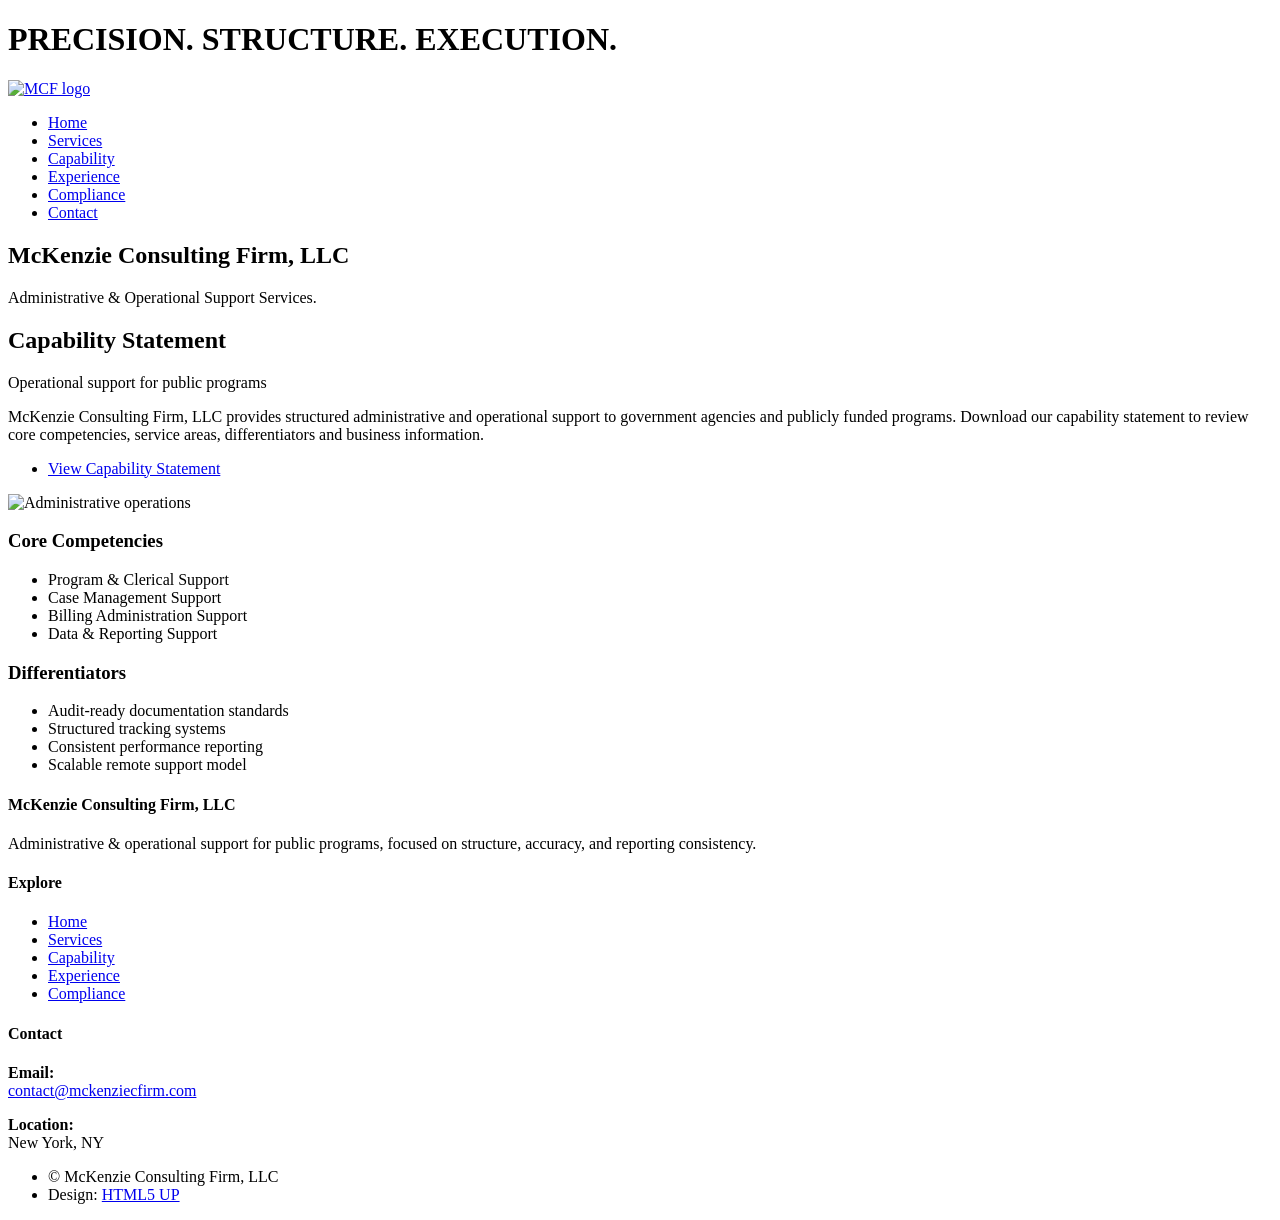
==== capability.html @ d906b108 "Add files via upload" ====
<!DOCTYPE HTML>
<!--
	TXT by HTML5 UP
	html5up.net | @ajlkn
	Free for personal and commercial use under the CCA 3.0 license (html5up.net/license)
-->
<html>
	<head>
		<title>Capability Statement —MCF</title>
		<meta charset="utf-8" />
		<meta name="viewport" content="width=device-width, initial-scale=1, user-scalable=no" />
		<link rel="stylesheet" href="https://cdnjs.cloudflare.com/ajax/libs/font-awesome/6.5.0/css/all.min.css">
		<link rel="stylesheet" href="assets/css/main.css" />
	</head>
	<body class="homepage is-preload">
		<div id="page-wrapper">

			<!-- Header -->
				<header id="header">
					<div class="logo container">
						<div>
							<h1><a href="index.html" id="logo"></a>PRECISION. STRUCTURE. EXECUTION.</a></h1>
						</div>
					</div>
				</header>

			<!-- Nav -->
				<nav id="nav">
					<div class="nav-inner">
						<a href="index.html" class="nav-logo">
							<img src="images/MCF logo.png" alt="MCF logo">
						</a>

						<ul class="nav-links">
							<li><a href="index.html">Home</a></li>
							<li><a href="services.html">Services</a></li>
							<li class="current"><a href="capability.html">Capability</a></li>
							<li><a href="experience.html">Experience</a></li>
							<li><a href="compliance.html">Compliance</a></li>
							<li><a href="index.html#contact">Contact</a></li>
						</ul>
						
					</div>
				</nav>

			<!-- Banner -->
				<section id="banner">
					<div class="content">
						<h2>McKenzie Consulting Firm, LLC</h2>
						<p>Administrative & Operational Support Services.</p>
					
					</div>
				</section>

			<!-- Main -->
				<section id="main">
					<div class="container">
						 <header class="major">
							<h2>Capability Statement</h2>
							<p>Operational support for public programs</p>
						</header>

						<p>
							McKenzie Consulting Firm, LLC provides structured administrative and operational
							support to government agencies and publicly funded programs.
					
							Download our capability statement to review core competencies, service areas, differentiators and business information.
						</p>

						<ul class="actions">
							<li><a href="documents\mcf_capability_statement.pdf" class="button" download>View Capability Statement</a></li>
						</ul>
					<div class="gold-divider"></div>
					
					<div class="capability-panel">
						<div class="capability-layout">

						<!-- LEFT SIDE -->
						<div class="capability-visual">
							<img src="images/stk.jpg" alt="Administrative operations">
						</div>

						<!-- RIGHT SIDE -->
						<div class="capability-content">
							<div class="capability-block">
								<h3>Core Competencies</h3>
								<ul>
									<li>Program & Clerical Support</li>
									<li>Case Management Support</li>
									<li>Billing Administration Support</li>
									<li>Data & Reporting Support</li>
								</ul>
							</div>

							<div class="capability-block">
								<h3>Differentiators</h3>
								<ul>
									<li>Audit-ready documentation standards</li>
									<li>Structured tracking systems</li>
									<li>Consistent performance reporting</li>
									<li>Scalable remote support model</li>
								</ul>
							</div>
						</div>

					</div>
				</div>
				</section>

				<div class="footer-divider"></div>
				<!-- Footer -->
				<footer id="footer" class="mcf-footer">
					<div class="container">

						<div class="'row">

							<!-- Left: Brand -->
							<div class="col-4 col-12-small">
								<h4>McKenzie Consulting Firm, LLC</h4>
								<p>
								Administrative & operational support for public programs,
								focused on structure, accuracy, and reporting consistency.
								</p>
							</div>

							<!-- Middle: Navigation -->
							<div class="col-4 col-12-small">
								<h4>Explore</h4>
								<ul class="footer-links">
									<li><a href="index.html">Home</a></li>
									<li><a href="services.html">Services</a></li>
									<li><a href="capability.html">Capability</a></li>
									<li><a href="experience.html">Experience</a></li>
									<li><a href="compliance.html">Compliance</a></li>
								</ul>
							</div>

							<!-- Right: Contact -->
							<div class="col-4 col-12-small">
								<h4>Contact</h4>
								<p>
									<strong>Email:</strong><br>
									<a href="mailto:contact@mckenziecfirm.com">
										contact@mckenziecfirm.com
									</a>
								</p>
								<p>
									<strong>Location:</strong><br>
									New York, NY
								</p>
							</div>

						</div>

						<div class="footer-bottom">
							<ul class="menu">
								<li>&copy; McKenzie Consulting Firm, LLC</li>
								<li>Design: <a href="https://html5up.net">HTML5 UP</a></li>
							</ul>
						</div>

					</div>
				</footer>
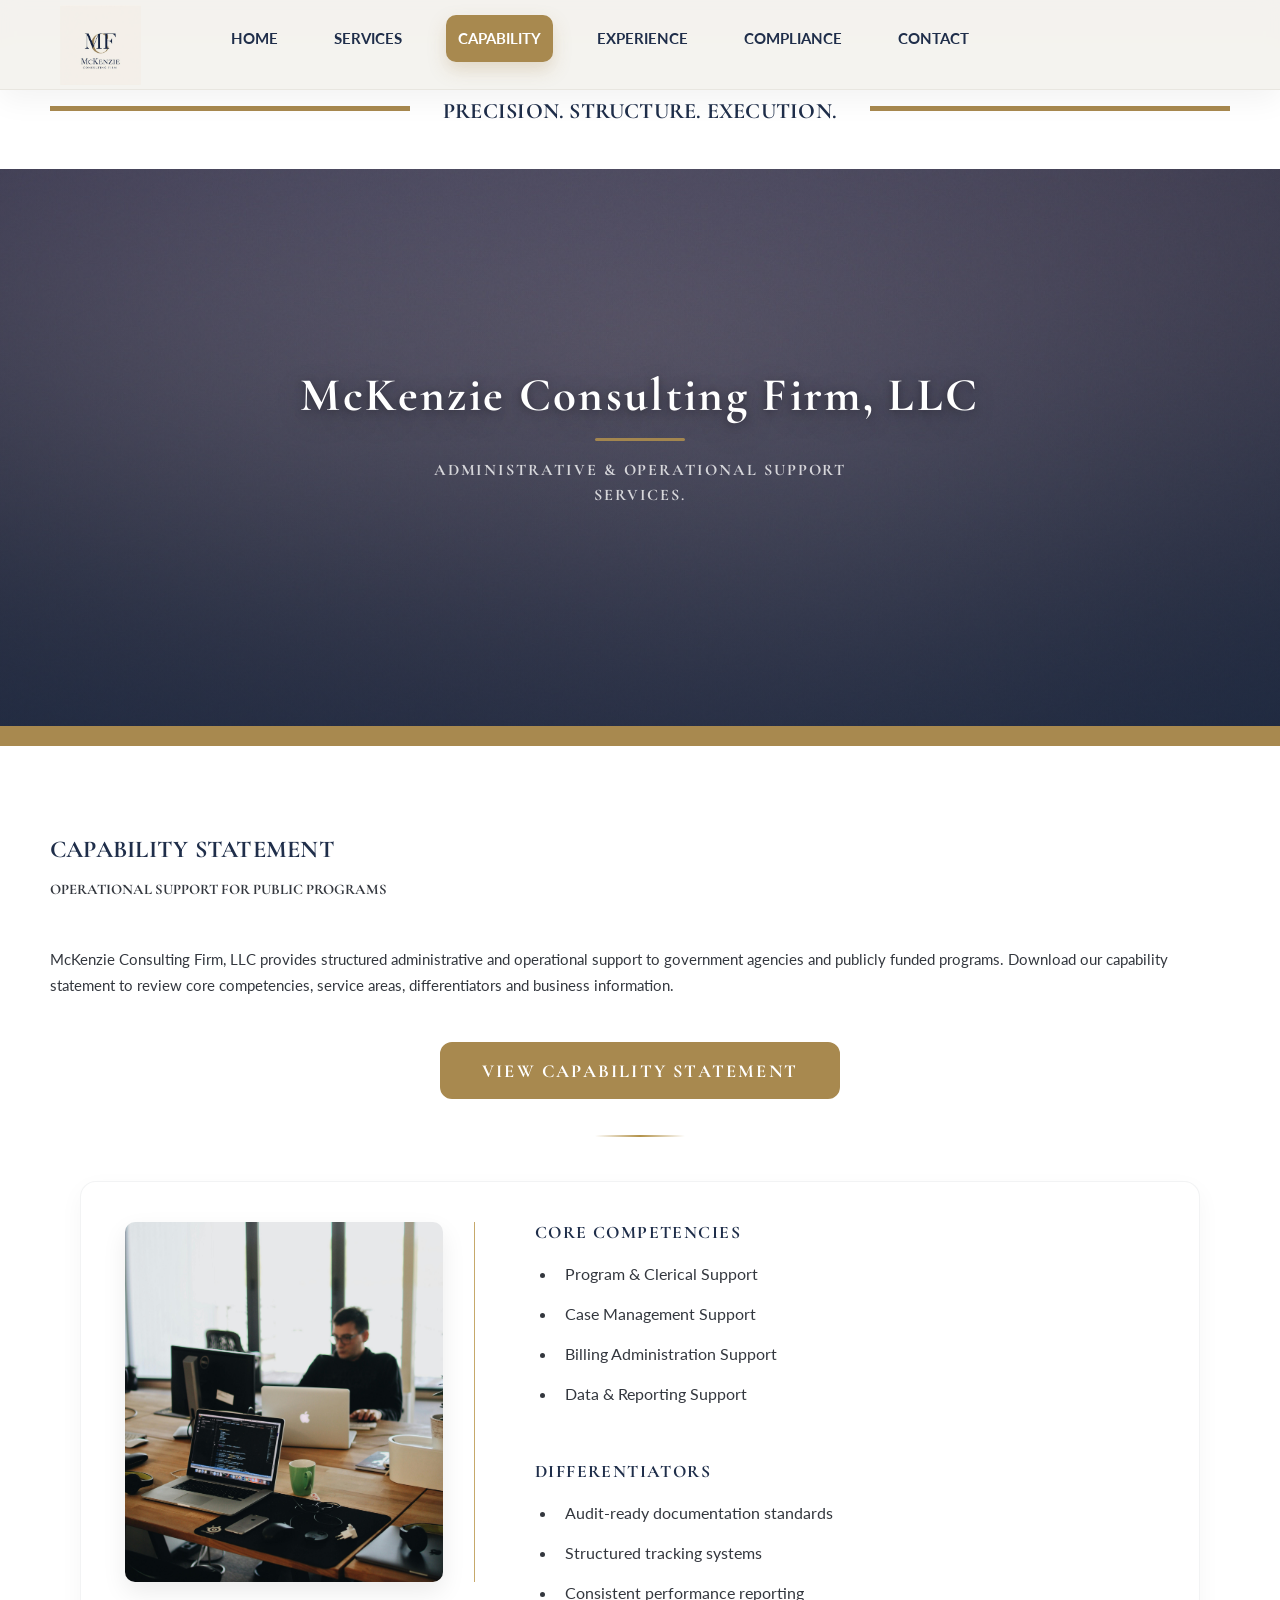
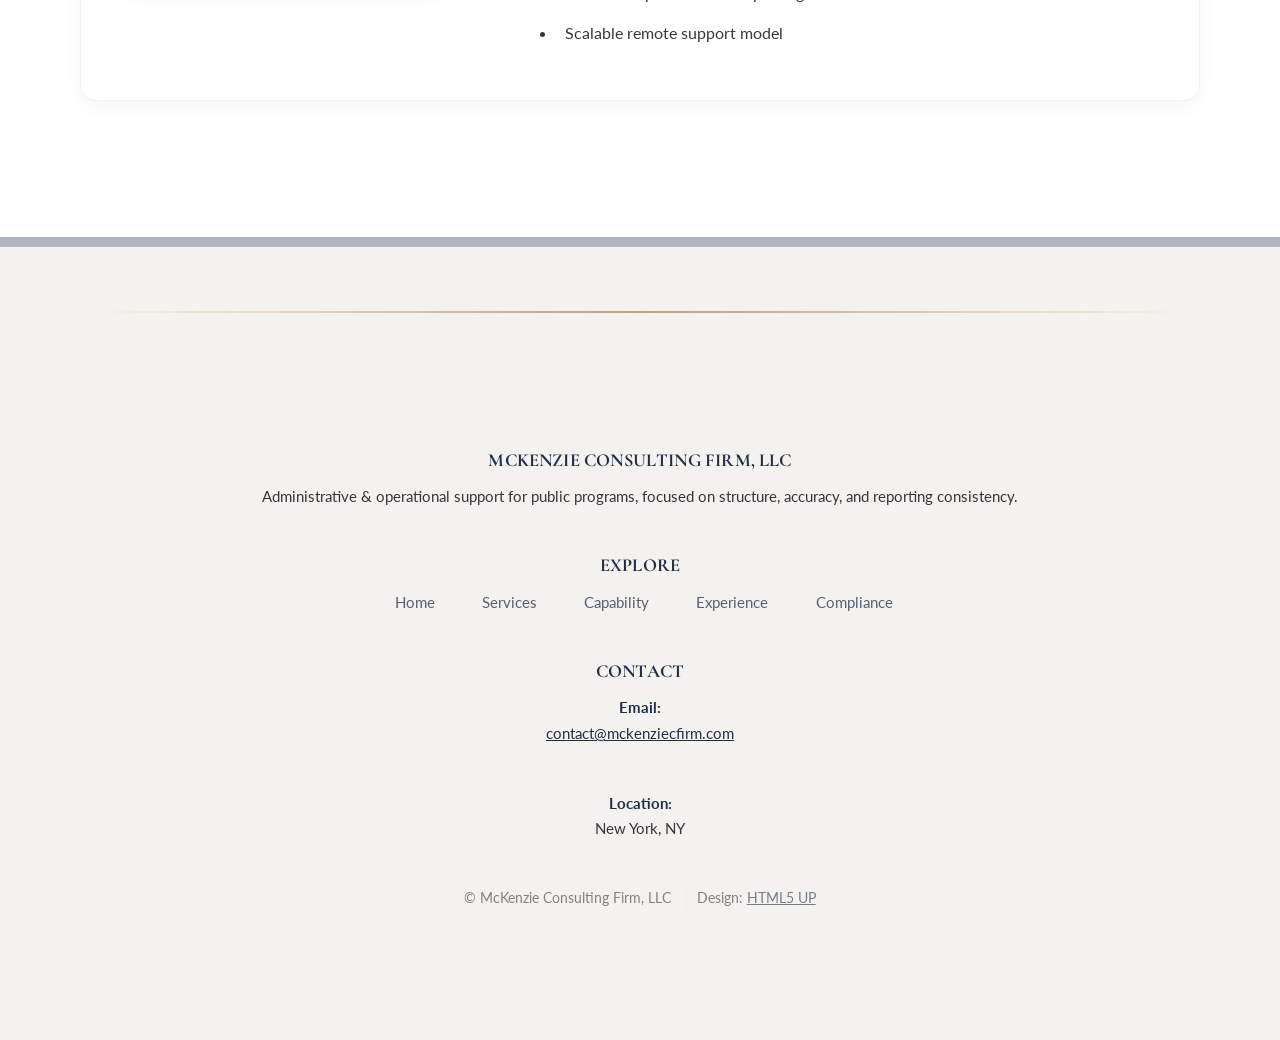
==== commit d3ce10da: "Update capability.html update pdf path" ====
--- a/capability.html
+++ b/capability.html
@@ -68,7 +68,7 @@
 						</p>
 
 						<ul class="actions">
-							<li><a href="documents\mcf_capability_statement.pdf" class="button" download>View Capability Statement</a></li>
+							<li><a href="images\mcf_capability_statement.pdf" class="button" download>View Capability Statement</a></li>
 						</ul>
 					<div class="gold-divider"></div>
 					
--- a/assets/css/main.css
+++ b/assets/css/main.css
@@ -0,0 +1,4668 @@
+@import url("fontawesome-all.min.css");
+@import url("https://fonts.googleapis.com/css2?family=Cormorant+Garamond:wght@400;500;600;700&family=Lato:wght@300;400;700&display=swap");
+
+/*
+	TXT by HTML5 UP
+	html5up.net | @ajlkn
+	Free for personal and commercial use under the CCA 3.0 license (html5up.net/license)
+*/
+
+html, body, div, span, applet, object,
+iframe, h1, h2, h3, h4, h5, h6, p, blockquote,
+pre, a, abbr, acronym, address, big, cite,
+code, del, dfn, em, img, ins, kbd, q, s, samp,
+small, strike, strong, sub, sup, tt, var, b,
+u, i, center, dl, dt, dd, ol, ul, li, fieldset,
+form, label, legend, table, caption, tbody,
+tfoot, thead, tr, th, td, article, aside,
+canvas, details, embed, figure, figcaption,
+footer, header, hgroup, menu, nav, output, ruby,
+section, summary, time, mark, audio, video {
+	margin: 0;
+	padding: 0;
+	border: 0;
+	font-size: 100%;
+	font: inherit;
+	vertical-align: baseline;}
+
+article, aside, details, figcaption, figure,
+footer, header, hgroup, menu, nav, section {
+	display: block;}
+
+body {
+	line-height: 1;
+}
+
+ol, ul {
+	list-style: none;
+}
+
+blockquote, q {
+	quotes: none;
+}
+
+	blockquote:before, blockquote:after, q:before, q:after {
+		content: '';
+		content: none;
+	}
+
+table {
+	border-collapse: collapse;
+	border-spacing: 0;
+}
+
+body {
+	-webkit-text-size-adjust: none;
+}
+
+mark {
+	background-color: transparent;
+	color: inherit;
+}
+
+input::-moz-focus-inner {
+	border: 0;
+	padding: 0;
+}
+
+input, select, textarea {
+	-moz-appearance: none;
+	-webkit-appearance: none;
+	-ms-appearance: none;
+	appearance: none;
+}
+
+/* Basic */
+
+	html {
+		box-sizing: border-box;
+	}
+
+	*, *:before, *:after {
+		box-sizing: inherit;
+	}
+
+	body {
+		background: #f2f5f3;
+	}
+
+		body.is-preload *, body.is-preload *:before, body.is-preload *:after {
+			-moz-animation: none !important;
+			-webkit-animation: none !important;
+			-ms-animation: none !important;
+			animation: none !important;
+			-moz-transition: none !important;
+			-webkit-transition: none !important;
+			-ms-transition: none !important;
+			transition: none !important;
+		}
+
+	body, input, textarea, select {
+		font-family: 'Lato', sans-serif;
+		font-weight: 400;
+		color: #1F2E4A;
+		font-size: 13pt;
+		line-height: 2em;
+	}
+
+	h1, h2, h3, h4, h5, h6 {
+		font-family: 'Cormorant Garamond', sans-serif;
+		font-weight: 700;
+		text-transform: uppercase;
+		color: #1F2E4A;
+		margin: 0 0 0.5em 0;
+		line-height: 1.3;
+	}
+
+	h1 a, h2 a, h3 a, h4 a, h5 a, h6 a {
+		text-decoration: none;
+		color: inherit;
+	}
+
+	h2 {
+		font-size: 1.65em;
+	}
+
+		h2.major {
+			position: relative;
+			border-top: solid 5px #e7eae8;
+			font-size: 1.65em;
+			text-align: center;
+			margin: 0 0 3em 0;
+			top: 0.775em;
+		}
+
+			h2.major span {
+				background: #fff;
+				position: relative;
+				display: inline-block;
+				top: -0.775em;
+				padding: 0 1.25em 0 1.25em;
+			}
+
+	h3, h4 {
+		font-size: 1.25em;
+	}
+
+	a {
+		color: #006376;
+		text-decoration: underline;
+	}
+
+		a:hover {
+			text-decoration: none;
+		}
+
+	b, strong {
+		font-weight: 700;
+		color: #1F2E4A;
+	}
+
+	i, em {
+		font-style: italic;
+	}
+
+	br.clear {
+		clear: both;
+	}
+
+	sub {
+		position: relative;
+		top: 0.5em;
+		font-size: 0.8em;
+	}
+
+	sup {
+		position: relative;
+		top: -0.5em;
+		font-size: 0.8em;
+	}
+
+	hr {
+		border: 0;
+		border-top: solid 2px #E7EAE8;
+		margin: 0 0 3em 0;
+	}
+
+	blockquote {
+		border-left: solid 5px #E7EAE8;
+		padding: 1em 0 1em 1.5em;
+		font-style: italic;
+	}
+
+	p, ul, ol, dl, table {
+		margin-bottom: 3em;
+	}
+
+/* Section/Article */
+
+	section, article {
+		margin-bottom: 6em;
+	}
+
+		section > :last-child, section:last-child, article > :last-child, article:last-child {
+			margin-bottom: 0;
+		}
+
+	header > p {
+		display: block;
+		font-family: 'Cormorant Garamond', sans-serif;
+		font-weight: 700;
+		text-transform: uppercase;
+		color: #D8D2C5;
+	}
+
+/* Container */
+
+	.container {
+		margin: 0 auto;
+		max-width: 100%;
+		width: 64em;
+	}
+
+		@media screen and (max-width: 1680px) {
+
+			.container {
+				width: 75em;
+			}
+
+		}
+
+		@media screen and (max-width: 1280px) {
+
+			.container {
+				width: calc(100% - 100px);
+			}
+
+		}
+
+		@media screen and (max-width: 980px) {
+
+			.container {
+				width: calc(100% - 100px);
+			}
+
+		}
+
+		@media screen and (max-width: 736px) {
+
+			.container {
+				width: calc(100% - 40px);
+			}
+
+		}
+
+		@media screen and (max-width: 360px) {
+
+			.container {
+				width: calc(100% - 30px);
+			}
+
+		}
+
+/* Row */
+
+	.row {
+		display: flex;
+		flex-wrap: wrap;
+		box-sizing: border-box;
+		align-items: stretch;
+	}
+
+		.row > * {
+			box-sizing: border-box;
+		}
+
+		.row.gtr-uniform > * > :last-child {
+			margin-bottom: 0;
+		}
+
+		.row.aln-left {
+			justify-content: flex-start;
+		}
+
+		.row.aln-center {
+			justify-content: center;
+		}
+
+		.row.aln-right {
+			justify-content: flex-end;
+		}
+
+		.row.aln-top {
+			align-items: flex-start;
+		}
+
+		.row.aln-middle {
+			align-items: center;
+		}
+
+		.row.aln-bottom {
+			align-items: flex-end;
+		}
+
+		.row > .imp {
+			order: -1;
+		}
+
+		.row > .col-1 {
+			width: 8.33333%;
+		}
+
+		.row > .off-1 {
+			margin-left: 8.33333%;
+		}
+
+		.row > .col-2 {
+			width: 16.66667%;
+		}
+
+		.row > .off-2 {
+			margin-left: 16.66667%;
+		}
+
+		.row > .col-3 {
+			width: 25%;
+		}
+
+		.row > .off-3 {
+			margin-left: 25%;
+		}
+
+		.row > .col-4 {
+			width: 33.33333%;
+		}
+
+		.row > .off-4 {
+			margin-left: 33.33333%;
+		}
+
+		.row > .col-5 {
+			width: 41.66667%;
+		}
+
+		.row > .off-5 {
+			margin-left: 41.66667%;
+		}
+
+		.row > .col-6 {
+			width: 50%;
+		}
+
+		.row > .off-6 {
+			margin-left: 50%;
+		}
+
+		.row > .col-7 {
+			width: 58.33333%;
+		}
+
+		.row > .off-7 {
+			margin-left: 58.33333%;
+		}
+
+		.row > .col-8 {
+			width: 66.66667%;
+		}
+
+		.row > .off-8 {
+			margin-left: 66.66667%;
+		}
+
+		.row > .col-9 {
+			width: 75%;
+		}
+
+		.row > .off-9 {
+			margin-left: 75%;
+		}
+
+		.row > .col-10 {
+			width: 83.33333%;
+		}
+
+		.row > .off-10 {
+			margin-left: 83.33333%;
+		}
+
+		.row > .col-11 {
+			width: 91.66667%;
+		}
+
+		.row > .off-11 {
+			margin-left: 91.66667%;
+		}
+
+		.row > .col-12 {
+			width: 100%;
+		}
+
+		.row > .off-12 {
+			margin-left: 100%;
+		}
+
+		.row.gtr-0 {
+			margin-top: 0px;
+			margin-left: 0px;
+		}
+
+			.row.gtr-0 > * {
+				padding: 0px 0 0 0px;
+			}
+
+			.row.gtr-0.gtr-uniform {
+				margin-top: 0px;
+			}
+
+				.row.gtr-0.gtr-uniform > * {
+					padding-top: 0px;
+				}
+
+		.row.gtr-25 {
+			margin-top: -12.5px;
+			margin-left: -12.5px;
+		}
+
+			.row.gtr-25 > * {
+				padding: 12.5px 0 0 12.5px;
+			}
+
+			.row.gtr-25.gtr-uniform {
+				margin-top: -12.5px;
+			}
+
+				.row.gtr-25.gtr-uniform > * {
+					padding-top: 12.5px;
+				}
+
+		.row.gtr-50 {
+			margin-top: -25px;
+			margin-left: -25px;
+		}
+
+			.row.gtr-50 > * {
+				padding: 25px 0 0 25px;
+			}
+
+			.row.gtr-50.gtr-uniform {
+				margin-top: -25px;
+			}
+
+				.row.gtr-50.gtr-uniform > * {
+					padding-top: 25px;
+				}
+
+		.row {
+			margin-top: -50px;
+			margin-left: -50px;
+		}
+
+			.row > * {
+				padding: 50px 0 0 50px;
+			}
+
+			.row.gtr-uniform {
+				margin-top: -50px;
+			}
+
+				.row.gtr-uniform > * {
+					padding-top: 50px;
+				}
+
+		.row.gtr-150 {
+			margin-top: -75px;
+			margin-left: -75px;
+		}
+
+			.row.gtr-150 > * {
+				padding: 75px 0 0 75px;
+			}
+
+			.row.gtr-150.gtr-uniform {
+				margin-top: -75px;
+			}
+
+				.row.gtr-150.gtr-uniform > * {
+					padding-top: 75px;
+				}
+
+		.row.gtr-200 {
+			margin-top: -100px;
+			margin-left: -100px;
+		}
+
+			.row.gtr-200 > * {
+				padding: 100px 0 0 100px;
+			}
+
+			.row.gtr-200.gtr-uniform {
+				margin-top: -100px;
+			}
+
+				.row.gtr-200.gtr-uniform > * {
+					padding-top: 100px;
+				}
+
+		@media screen and (max-width: 1680px) {
+
+			.row {
+				display: flex;
+				flex-wrap: wrap;
+				box-sizing: border-box;
+				align-items: stretch;
+			}
+
+				.row > * {
+					box-sizing: border-box;
+				}
+
+				.row.gtr-uniform > * > :last-child {
+					margin-bottom: 0;
+				}
+
+				.row.aln-left {
+					justify-content: flex-start;
+				}
+
+				.row.aln-center {
+					justify-content: center;
+				}
+
+				.row.aln-right {
+					justify-content: flex-end;
+				}
+
+				.row.aln-top {
+					align-items: flex-start;
+				}
+
+				.row.aln-middle {
+					align-items: center;
+				}
+
+				.row.aln-bottom {
+					align-items: flex-end;
+				}
+
+				.row > .imp-xlarge {
+					order: -1;
+				}
+
+				.row > .col-1-xlarge {
+					width: 8.33333%;
+				}
+
+				.row > .off-1-xlarge {
+					margin-left: 8.33333%;
+				}
+
+				.row > .col-2-xlarge {
+					width: 16.66667%;
+				}
+
+				.row > .off-2-xlarge {
+					margin-left: 16.66667%;
+				}
+
+				.row > .col-3-xlarge {
+					width: 25%;
+				}
+
+				.row > .off-3-xlarge {
+					margin-left: 25%;
+				}
+
+				.row > .col-4-xlarge {
+					width: 33.33333%;
+				}
+
+				.row > .off-4-xlarge {
+					margin-left: 33.33333%;
+				}
+
+				.row > .col-5-xlarge {
+					width: 41.66667%;
+				}
+
+				.row > .off-5-xlarge {
+					margin-left: 41.66667%;
+				}
+
+				.row > .col-6-xlarge {
+					width: 50%;
+				}
+
+				.row > .off-6-xlarge {
+					margin-left: 50%;
+				}
+
+				.row > .col-7-xlarge {
+					width: 58.33333%;
+				}
+
+				.row > .off-7-xlarge {
+					margin-left: 58.33333%;
+				}
+
+				.row > .col-8-xlarge {
+					width: 66.66667%;
+				}
+
+				.row > .off-8-xlarge {
+					margin-left: 66.66667%;
+				}
+
+				.row > .col-9-xlarge {
+					width: 75%;
+				}
+
+				.row > .off-9-xlarge {
+					margin-left: 75%;
+				}
+
+				.row > .col-10-xlarge {
+					width: 83.33333%;
+				}
+
+				.row > .off-10-xlarge {
+					margin-left: 83.33333%;
+				}
+
+				.row > .col-11-xlarge {
+					width: 91.66667%;
+				}
+
+				.row > .off-11-xlarge {
+					margin-left: 91.66667%;
+				}
+
+				.row > .col-12-xlarge {
+					width: 100%;
+				}
+
+				.row > .off-12-xlarge {
+					margin-left: 100%;
+				}
+
+				.row.gtr-0 {
+					margin-top: 0px;
+					margin-left: 0px;
+				}
+
+					.row.gtr-0 > * {
+						padding: 0px 0 0 0px;
+					}
+
+					.row.gtr-0.gtr-uniform {
+						margin-top: 0px;
+					}
+
+						.row.gtr-0.gtr-uniform > * {
+							padding-top: 0px;
+						}
+
+				.row.gtr-25 {
+					margin-top: -12.5px;
+					margin-left: -12.5px;
+				}
+
+					.row.gtr-25 > * {
+						padding: 12.5px 0 0 12.5px;
+					}
+
+					.row.gtr-25.gtr-uniform {
+						margin-top: -12.5px;
+					}
+
+						.row.gtr-25.gtr-uniform > * {
+							padding-top: 12.5px;
+						}
+
+				.row.gtr-50 {
+					margin-top: -25px;
+					margin-left: -25px;
+				}
+
+					.row.gtr-50 > * {
+						padding: 25px 0 0 25px;
+					}
+
+					.row.gtr-50.gtr-uniform {
+						margin-top: -25px;
+					}
+
+						.row.gtr-50.gtr-uniform > * {
+							padding-top: 25px;
+						}
+
+				.row {
+					margin-top: -50px;
+					margin-left: -50px;
+				}
+
+					.row > * {
+						padding: 50px 0 0 50px;
+					}
+
+					.row.gtr-uniform {
+						margin-top: -50px;
+					}
+
+						.row.gtr-uniform > * {
+							padding-top: 50px;
+						}
+
+				.row.gtr-150 {
+					margin-top: -75px;
+					margin-left: -75px;
+				}
+
+					.row.gtr-150 > * {
+						padding: 75px 0 0 75px;
+					}
+
+					.row.gtr-150.gtr-uniform {
+						margin-top: -75px;
+					}
+
+						.row.gtr-150.gtr-uniform > * {
+							padding-top: 75px;
+						}
+
+				.row.gtr-200 {
+					margin-top: -100px;
+					margin-left: -100px;
+				}
+
+					.row.gtr-200 > * {
+						padding: 100px 0 0 100px;
+					}
+
+					.row.gtr-200.gtr-uniform {
+						margin-top: -100px;
+					}
+
+						.row.gtr-200.gtr-uniform > * {
+							padding-top: 100px;
+						}
+
+		}
+
+		@media screen and (max-width: 1280px) {
+
+			.row {
+				display: flex;
+				flex-wrap: wrap;
+				box-sizing: border-box;
+				align-items: stretch;
+			}
+
+				.row > * {
+					box-sizing: border-box;
+				}
+
+				.row.gtr-uniform > * > :last-child {
+					margin-bottom: 0;
+				}
+
+				.row.aln-left {
+					justify-content: flex-start;
+				}
+
+				.row.aln-center {
+					justify-content: center;
+				}
+
+				.row.aln-right {
+					justify-content: flex-end;
+				}
+
+				.row.aln-top {
+					align-items: flex-start;
+				}
+
+				.row.aln-middle {
+					align-items: center;
+				}
+
+				.row.aln-bottom {
+					align-items: flex-end;
+				}
+
+				.row > .imp-large {
+					order: -1;
+				}
+
+				.row > .col-1-large {
+					width: 8.33333%;
+				}
+
+				.row > .off-1-large {
+					margin-left: 8.33333%;
+				}
+
+				.row > .col-2-large {
+					width: 16.66667%;
+				}
+
+				.row > .off-2-large {
+					margin-left: 16.66667%;
+				}
+
+				.row > .col-3-large {
+					width: 25%;
+				}
+
+				.row > .off-3-large {
+					margin-left: 25%;
+				}
+
+				.row > .col-4-large {
+					width: 33.33333%;
+				}
+
+				.row > .off-4-large {
+					margin-left: 33.33333%;
+				}
+
+				.row > .col-5-large {
+					width: 41.66667%;
+				}
+
+				.row > .off-5-large {
+					margin-left: 41.66667%;
+				}
+
+				.row > .col-6-large {
+					width: 50%;
+				}
+
+				.row > .off-6-large {
+					margin-left: 50%;
+				}
+
+				.row > .col-7-large {
+					width: 58.33333%;
+				}
+
+				.row > .off-7-large {
+					margin-left: 58.33333%;
+				}
+
+				.row > .col-8-large {
+					width: 66.66667%;
+				}
+
+				.row > .off-8-large {
+					margin-left: 66.66667%;
+				}
+
+				.row > .col-9-large {
+					width: 75%;
+				}
+
+				.row > .off-9-large {
+					margin-left: 75%;
+				}
+
+				.row > .col-10-large {
+					width: 83.33333%;
+				}
+
+				.row > .off-10-large {
+					margin-left: 83.33333%;
+				}
+
+				.row > .col-11-large {
+					width: 91.66667%;
+				}
+
+				.row > .off-11-large {
+					margin-left: 91.66667%;
+				}
+
+				.row > .col-12-large {
+					width: 100%;
+				}
+
+				.row > .off-12-large {
+					margin-left: 100%;
+				}
+
+				.row.gtr-0 {
+					margin-top: 0px;
+					margin-left: 0px;
+				}
+
+					.row.gtr-0 > * {
+						padding: 0px 0 0 0px;
+					}
+
+					.row.gtr-0.gtr-uniform {
+						margin-top: 0px;
+					}
+
+						.row.gtr-0.gtr-uniform > * {
+							padding-top: 0px;
+						}
+
+				.row.gtr-25 {
+					margin-top: -10px;
+					margin-left: -10px;
+				}
+
+					.row.gtr-25 > * {
+						padding: 10px 0 0 10px;
+					}
+
+					.row.gtr-25.gtr-uniform {
+						margin-top: -10px;
+					}
+
+						.row.gtr-25.gtr-uniform > * {
+							padding-top: 10px;
+						}
+
+				.row.gtr-50 {
+					margin-top: -20px;
+					margin-left: -20px;
+				}
+
+					.row.gtr-50 > * {
+						padding: 20px 0 0 20px;
+					}
+
+					.row.gtr-50.gtr-uniform {
+						margin-top: -20px;
+					}
+
+						.row.gtr-50.gtr-uniform > * {
+							padding-top: 20px;
+						}
+
+				.row {
+					margin-top: -40px;
+					margin-left: -40px;
+				}
+
+					.row > * {
+						padding: 40px 0 0 40px;
+					}
+
+					.row.gtr-uniform {
+						margin-top: -40px;
+					}
+
+						.row.gtr-uniform > * {
+							padding-top: 40px;
+						}
+
+				.row.gtr-150 {
+					margin-top: -60px;
+					margin-left: -60px;
+				}
+
+					.row.gtr-150 > * {
+						padding: 60px 0 0 60px;
+					}
+
+					.row.gtr-150.gtr-uniform {
+						margin-top: -60px;
+					}
+
+						.row.gtr-150.gtr-uniform > * {
+							padding-top: 60px;
+						}
+
+				.row.gtr-200 {
+					margin-top: -80px;
+					margin-left: -80px;
+				}
+
+					.row.gtr-200 > * {
+						padding: 80px 0 0 80px;
+					}
+
+					.row.gtr-200.gtr-uniform {
+						margin-top: -80px;
+					}
+
+						.row.gtr-200.gtr-uniform > * {
+							padding-top: 80px;
+						}
+
+		}
+
+		@media screen and (max-width: 980px) {
+
+			.row {
+				display: flex;
+				flex-wrap: wrap;
+				box-sizing: border-box;
+				align-items: stretch;
+			}
+
+				.row > * {
+					box-sizing: border-box;
+				}
+
+				.row.gtr-uniform > * > :last-child {
+					margin-bottom: 0;
+				}
+
+				.row.aln-left {
+					justify-content: flex-start;
+				}
+
+				.row.aln-center {
+					justify-content: center;
+				}
+
+				.row.aln-right {
+					justify-content: flex-end;
+				}
+
+				.row.aln-top {
+					align-items: flex-start;
+				}
+
+				.row.aln-middle {
+					align-items: center;
+				}
+
+				.row.aln-bottom {
+					align-items: flex-end;
+				}
+
+				.row > .imp-medium {
+					order: -1;
+				}
+
+				.row > .col-1-medium {
+					width: 8.33333%;
+				}
+
+				.row > .off-1-medium {
+					margin-left: 8.33333%;
+				}
+
+				.row > .col-2-medium {
+					width: 16.66667%;
+				}
+
+				.row > .off-2-medium {
+					margin-left: 16.66667%;
+				}
+
+				.row > .col-3-medium {
+					width: 25%;
+				}
+
+				.row > .off-3-medium {
+					margin-left: 25%;
+				}
+
+				.row > .col-4-medium {
+					width: 33.33333%;
+				}
+
+				.row > .off-4-medium {
+					margin-left: 33.33333%;
+				}
+
+				.row > .col-5-medium {
+					width: 41.66667%;
+				}
+
+				.row > .off-5-medium {
+					margin-left: 41.66667%;
+				}
+
+				.row > .col-6-medium {
+					width: 50%;
+				}
+
+				.row > .off-6-medium {
+					margin-left: 50%;
+				}
+
+				.row > .col-7-medium {
+					width: 58.33333%;
+				}
+
+				.row > .off-7-medium {
+					margin-left: 58.33333%;
+				}
+
+				.row > .col-8-medium {
+					width: 66.66667%;
+				}
+
+				.row > .off-8-medium {
+					margin-left: 66.66667%;
+				}
+
+				.row > .col-9-medium {
+					width: 75%;
+				}
+
+				.row > .off-9-medium {
+					margin-left: 75%;
+				}
+
+				.row > .col-10-medium {
+					width: 83.33333%;
+				}
+
+				.row > .off-10-medium {
+					margin-left: 83.33333%;
+				}
+
+				.row > .col-11-medium {
+					width: 91.66667%;
+				}
+
+				.row > .off-11-medium {
+					margin-left: 91.66667%;
+				}
+
+				.row > .col-12-medium {
+					width: 100%;
+				}
+
+				.row > .off-12-medium {
+					margin-left: 100%;
+				}
+
+				.row.gtr-0 {
+					margin-top: 0px;
+					margin-left: 0px;
+				}
+
+					.row.gtr-0 > * {
+						padding: 0px 0 0 0px;
+					}
+
+					.row.gtr-0.gtr-uniform {
+						margin-top: 0px;
+					}
+
+						.row.gtr-0.gtr-uniform > * {
+							padding-top: 0px;
+						}
+
+				.row.gtr-25 {
+					margin-top: -12.5px;
+					margin-left: -12.5px;
+				}
+
+					.row.gtr-25 > * {
+						padding: 12.5px 0 0 12.5px;
+					}
+
+					.row.gtr-25.gtr-uniform {
+						margin-top: -12.5px;
+					}
+
+						.row.gtr-25.gtr-uniform > * {
+							padding-top: 12.5px;
+						}
+
+				.row.gtr-50 {
+					margin-top: -25px;
+					margin-left: -25px;
+				}
+
+					.row.gtr-50 > * {
+						padding: 25px 0 0 25px;
+					}
+
+					.row.gtr-50.gtr-uniform {
+						margin-top: -25px;
+					}
+
+						.row.gtr-50.gtr-uniform > * {
+							padding-top: 25px;
+						}
+
+				.row {
+					margin-top: -50px;
+					margin-left: -50px;
+				}
+
+					.row > * {
+						padding: 50px 0 0 50px;
+					}
+
+					.row.gtr-uniform {
+						margin-top: -50px;
+					}
+
+						.row.gtr-uniform > * {
+							padding-top: 50px;
+						}
+
+				.row.gtr-150 {
+					margin-top: -75px;
+					margin-left: -75px;
+				}
+
+					.row.gtr-150 > * {
+						padding: 75px 0 0 75px;
+					}
+
+					.row.gtr-150.gtr-uniform {
+						margin-top: -75px;
+					}
+
+						.row.gtr-150.gtr-uniform > * {
+							padding-top: 75px;
+						}
+
+				.row.gtr-200 {
+					margin-top: -100px;
+					margin-left: -100px;
+				}
+
+					.row.gtr-200 > * {
+						padding: 100px 0 0 100px;
+					}
+
+					.row.gtr-200.gtr-uniform {
+						margin-top: -100px;
+					}
+
+						.row.gtr-200.gtr-uniform > * {
+							padding-top: 100px;
+						}
+
+		}
+
+		@media screen and (max-width: 736px) {
+
+			.row {
+				display: flex;
+				flex-wrap: wrap;
+				box-sizing: border-box;
+				align-items: stretch;
+			}
+
+				.row > * {
+					box-sizing: border-box;
+				}
+
+				.row.gtr-uniform > * > :last-child {
+					margin-bottom: 0;
+				}
+
+				.row.aln-left {
+					justify-content: flex-start;
+				}
+
+				.row.aln-center {
+					justify-content: center;
+				}
+
+				.row.aln-right {
+					justify-content: flex-end;
+				}
+
+				.row.aln-top {
+					align-items: flex-start;
+				}
+
+				.row.aln-middle {
+					align-items: center;
+				}
+
+				.row.aln-bottom {
+					align-items: flex-end;
+				}
+
+				.row > .imp-small {
+					order: -1;
+				}
+
+				.row > .col-1-small {
+					width: 8.33333%;
+				}
+
+				.row > .off-1-small {
+					margin-left: 8.33333%;
+				}
+
+				.row > .col-2-small {
+					width: 16.66667%;
+				}
+
+				.row > .off-2-small {
+					margin-left: 16.66667%;
+				}
+
+				.row > .col-3-small {
+					width: 25%;
+				}
+
+				.row > .off-3-small {
+					margin-left: 25%;
+				}
+
+				.row > .col-4-small {
+					width: 33.33333%;
+				}
+
+				.row > .off-4-small {
+					margin-left: 33.33333%;
+				}
+
+				.row > .col-5-small {
+					width: 41.66667%;
+				}
+
+				.row > .off-5-small {
+					margin-left: 41.66667%;
+				}
+
+				.row > .col-6-small {
+					width: 50%;
+				}
+
+				.row > .off-6-small {
+					margin-left: 50%;
+				}
+
+				.row > .col-7-small {
+					width: 58.33333%;
+				}
+
+				.row > .off-7-small {
+					margin-left: 58.33333%;
+				}
+
+				.row > .col-8-small {
+					width: 66.66667%;
+				}
+
+				.row > .off-8-small {
+					margin-left: 66.66667%;
+				}
+
+				.row > .col-9-small {
+					width: 75%;
+				}
+
+				.row > .off-9-small {
+					margin-left: 75%;
+				}
+
+				.row > .col-10-small {
+					width: 83.33333%;
+				}
+
+				.row > .off-10-small {
+					margin-left: 83.33333%;
+				}
+
+				.row > .col-11-small {
+					width: 91.66667%;
+				}
+
+				.row > .off-11-small {
+					margin-left: 91.66667%;
+				}
+
+				.row > .col-12-small {
+					width: 100%;
+				}
+
+				.row > .off-12-small {
+					margin-left: 100%;
+				}
+
+				.row.gtr-0 {
+					margin-top: 0px;
+					margin-left: 0px;
+				}
+
+					.row.gtr-0 > * {
+						padding: 0px 0 0 0px;
+					}
+
+					.row.gtr-0.gtr-uniform {
+						margin-top: 0px;
+					}
+
+						.row.gtr-0.gtr-uniform > * {
+							padding-top: 0px;
+						}
+
+				.row.gtr-25 {
+					margin-top: -5px;
+					margin-left: -5px;
+				}
+
+					.row.gtr-25 > * {
+						padding: 5px 0 0 5px;
+					}
+
+					.row.gtr-25.gtr-uniform {
+						margin-top: -5px;
+					}
+
+						.row.gtr-25.gtr-uniform > * {
+							padding-top: 5px;
+						}
+
+				.row.gtr-50 {
+					margin-top: -10px;
+					margin-left: -10px;
+				}
+
+					.row.gtr-50 > * {
+						padding: 10px 0 0 10px;
+					}
+
+					.row.gtr-50.gtr-uniform {
+						margin-top: -10px;
+					}
+
+						.row.gtr-50.gtr-uniform > * {
+							padding-top: 10px;
+						}
+
+				.row {
+					margin-top: -20px;
+					margin-left: -20px;
+				}
+
+					.row > * {
+						padding: 20px 0 0 20px;
+					}
+
+					.row.gtr-uniform {
+						margin-top: -20px;
+					}
+
+						.row.gtr-uniform > * {
+							padding-top: 20px;
+						}
+
+				.row.gtr-150 {
+					margin-top: -30px;
+					margin-left: -30px;
+				}
+
+					.row.gtr-150 > * {
+						padding: 30px 0 0 30px;
+					}
+
+					.row.gtr-150.gtr-uniform {
+						margin-top: -30px;
+					}
+
+						.row.gtr-150.gtr-uniform > * {
+							padding-top: 30px;
+						}
+
+				.row.gtr-200 {
+					margin-top: -40px;
+					margin-left: -40px;
+				}
+
+					.row.gtr-200 > * {
+						padding: 40px 0 0 40px;
+					}
+
+					.row.gtr-200.gtr-uniform {
+						margin-top: -40px;
+					}
+
+						.row.gtr-200.gtr-uniform > * {
+							padding-top: 40px;
+						}
+
+		}
+
+		@media screen and (max-width: 360px) {
+
+			.row {
+				display: flex;
+				flex-wrap: wrap;
+				box-sizing: border-box;
+				align-items: stretch;
+			}
+
+				.row > * {
+					box-sizing: border-box;
+				}
+
+				.row.gtr-uniform > * > :last-child {
+					margin-bottom: 0;
+				}
+
+				.row.aln-left {
+					justify-content: flex-start;
+				}
+
+				.row.aln-center {
+					justify-content: center;
+				}
+
+				.row.aln-right {
+					justify-content: flex-end;
+				}
+
+				.row.aln-top {
+					align-items: flex-start;
+				}
+
+				.row.aln-middle {
+					align-items: center;
+				}
+
+				.row.aln-bottom {
+					align-items: flex-end;
+				}
+
+				.row > .imp-xsmall {
+					order: -1;
+				}
+
+				.row > .col-1-xsmall {
+					width: 8.33333%;
+				}
+
+				.row > .off-1-xsmall {
+					margin-left: 8.33333%;
+				}
+
+				.row > .col-2-xsmall {
+					width: 16.66667%;
+				}
+
+				.row > .off-2-xsmall {
+					margin-left: 16.66667%;
+				}
+
+				.row > .col-3-xsmall {
+					width: 25%;
+				}
+
+				.row > .off-3-xsmall {
+					margin-left: 25%;
+				}
+
+				.row > .col-4-xsmall {
+					width: 33.33333%;
+				}
+
+				.row > .off-4-xsmall {
+					margin-left: 33.33333%;
+				}
+
+				.row > .col-5-xsmall {
+					width: 41.66667%;
+				}
+
+				.row > .off-5-xsmall {
+					margin-left: 41.66667%;
+				}
+
+				.row > .col-6-xsmall {
+					width: 50%;
+				}
+
+				.row > .off-6-xsmall {
+					margin-left: 50%;
+				}
+
+				.row > .col-7-xsmall {
+					width: 58.33333%;
+				}
+
+				.row > .off-7-xsmall {
+					margin-left: 58.33333%;
+				}
+
+				.row > .col-8-xsmall {
+					width: 66.66667%;
+				}
+
+				.row > .off-8-xsmall {
+					margin-left: 66.66667%;
+				}
+
+				.row > .col-9-xsmall {
+					width: 75%;
+				}
+
+				.row > .off-9-xsmall {
+					margin-left: 75%;
+				}
+
+				.row > .col-10-xsmall {
+					width: 83.33333%;
+				}
+
+				.row > .off-10-xsmall {
+					margin-left: 83.33333%;
+				}
+
+				.row > .col-11-xsmall {
+					width: 91.66667%;
+				}
+
+				.row > .off-11-xsmall {
+					margin-left: 91.66667%;
+				}
+
+				.row > .col-12-xsmall {
+					width: 100%;
+				}
+
+				.row > .off-12-xsmall {
+					margin-left: 100%;
+				}
+
+				.row.gtr-0 {
+					margin-top: 0px;
+					margin-left: 0px;
+				}
+
+					.row.gtr-0 > * {
+						padding: 0px 0 0 0px;
+					}
+
+					.row.gtr-0.gtr-uniform {
+						margin-top: 0px;
+					}
+
+						.row.gtr-0.gtr-uniform > * {
+							padding-top: 0px;
+						}
+
+				.row.gtr-25 {
+					margin-top: -3.75px;
+					margin-left: -3.75px;
+				}
+
+					.row.gtr-25 > * {
+						padding: 3.75px 0 0 3.75px;
+					}
+
+					.row.gtr-25.gtr-uniform {
+						margin-top: -3.75px;
+					}
+
+						.row.gtr-25.gtr-uniform > * {
+							padding-top: 3.75px;
+						}
+
+				.row.gtr-50 {
+					margin-top: -7.5px;
+					margin-left: -7.5px;
+				}
+
+					.row.gtr-50 > * {
+						padding: 7.5px 0 0 7.5px;
+					}
+
+					.row.gtr-50.gtr-uniform {
+						margin-top: -7.5px;
+					}
+
+						.row.gtr-50.gtr-uniform > * {
+							padding-top: 7.5px;
+						}
+
+				.row {
+					margin-top: -15px;
+					margin-left: -15px;
+				}
+
+					.row > * {
+						padding: 15px 0 0 15px;
+					}
+
+					.row.gtr-uniform {
+						margin-top: -15px;
+					}
+
+						.row.gtr-uniform > * {
+							padding-top: 15px;
+						}
+
+				.row.gtr-150 {
+					margin-top: -22.5px;
+					margin-left: -22.5px;
+				}
+
+					.row.gtr-150 > * {
+						padding: 22.5px 0 0 22.5px;
+					}
+
+					.row.gtr-150.gtr-uniform {
+						margin-top: -22.5px;
+					}
+
+						.row.gtr-150.gtr-uniform > * {
+							padding-top: 22.5px;
+						}
+
+				.row.gtr-200 {
+					margin-top: -30px;
+					margin-left: -30px;
+				}
+
+					.row.gtr-200 > * {
+						padding: 30px 0 0 30px;
+					}
+
+					.row.gtr-200.gtr-uniform {
+						margin-top: -30px;
+					}
+
+						.row.gtr-200.gtr-uniform > * {
+							padding-top: 30px;
+						}
+
+		}
+
+/* Image */
+
+	.image {
+		position: relative;
+		display: inline-block;
+		border-radius: 8px;
+	}
+
+		.image img {
+			display: block;
+			width: 100%;
+			border-radius: 8px;
+		}
+
+		.image:before {
+			content: '';
+			position: absolute;
+			left: 0;
+			top: 0;
+			width: 100%;
+			height: 100%;
+			background: url("images/overlay.png");
+			border-radius: 8px;
+		}
+
+		.image.fit {
+			display: block;
+			width: 100%;
+		}
+
+		.image.featured {
+			display: block;
+			width: 100%;
+			margin: 0 0 2em 0;
+		}
+
+		.image.left {
+			float: left;
+			margin: 0 2em 2em 0;
+		}
+
+		.image.centered {
+			display: block;
+			margin: 0 0 2em 0;
+		}
+
+			.image.centered img {
+				margin: 0 auto;
+				width: auto;
+			}
+
+/* Button */
+
+	input[type="button"],
+	input[type="submit"],
+	input[type="reset"],
+	button,
+	.button {
+		-webkit-appearance: none;
+		-moz-appearance: none;
+    	appearance: none;
+		display: inline-block;
+		font-family: 'Cormorant Garamond', sans-serif;
+		font-weight: 700;
+		text-transform: uppercase;
+		text-decoration: none;
+		background: #A8894F;
+		color: #fff;
+		border: 0;
+		line-height: 1em;
+		border-radius: 8px;
+		outline: 0;
+		cursor: pointer;
+		-moz-transition: background-color .2s ease-in-out;
+		-webkit-transition: background-color .2s ease-in-out;
+		-o-transition: background-color .2s ease-in-out;
+		-ms-transition: background-color .2s ease-in-out;
+		transition: background-color .2s ease-in-out;
+		font-size: 1.25em;
+		padding: 0.85em 1.85em;
+		text-align: center;
+	}
+
+		input[type="button"]:hover,
+		input[type="submit"]:hover,
+		input[type="reset"]:hover,
+		button:hover,
+		.button:hover {
+			background: #D8D2C5;
+		}
+
+		input[type="button"]:active,
+		input[type="submit"]:active,
+		input[type="reset"]:active,
+		button:active,
+		.button:active {
+			background: #A8894F;
+		}
+
+		input[type="button"].alt,
+		input[type="submit"].alt,
+		input[type="reset"].alt,
+		button.alt,
+		.button.alt {
+			background: #D8D2C5;
+		}
+
+			input[type="button"].alt:hover,
+			input[type="submit"].alt:hover,
+			input[type="reset"].alt:hover,
+			button.alt:hover,
+			.button.alt:hover {
+				background: #ccd5d0;
+			}
+
+			input[type="button"].alt:active,
+			input[type="submit"].alt:active,
+			input[type="reset"].alt:active,
+			button.alt:active,
+			.button.alt:active {
+				background: #b1bab5;
+			}
+
+		input[type="button"].large,
+		input[type="submit"].large,
+		input[type="reset"].large,
+		button.large,
+		.button.large {
+			font-size: 1.65em;
+		}
+		/* Force normal page buttons to stay gold */
+		#main .button,
+		#main input[type="button"],
+		#main input[type="submit"],
+		#main input[type="reset"],
+		#main button {
+  			background: var(--mcf-gold) !important;
+  			color: #ffffff !important;
+  			border: 2px solid var(--mcf-gold) !important;
+		}
+
+		#main .button:hover,
+		#main input[type="button"]:hover,
+		#main input[type="submit"]:hover,
+		#main input[type="reset"]:hover,
+		#main button:hover {
+		  background: #8F7443 !important;
+		  border-color: #8F7443 !important;
+		  color: #ffffff !important;
+		}
+
+/* List */
+
+	ul {
+		list-style: disc;
+		padding-left: 1em;
+	}
+
+		ul li {
+			padding-left: 0.5em;
+		}
+
+	ol {
+		list-style: decimal;
+		padding-left: 1.25em;
+	}
+
+		ol li {
+			padding-left: 0.25em;
+		}
+
+/* Divided */
+
+	ul.divided {
+		list-style: none;
+		padding-left: 0;
+	}
+
+		ul.divided > li {
+			border-top: solid 2px #e7eae8;
+			padding-top: 2.35em;
+			margin-top: 2.35em;
+			padding-left: 0;
+		}
+
+			ul.divided > li:first-child {
+				border-top: 0;
+				padding-top: 0;
+				margin-top: 0;
+			}
+
+/* Actions */
+
+	ul.actions {
+		list-style: none;
+		padding-left: 0;
+		text-align: center;
+		margin: 2em 0 0 0;
+	}
+
+		ul.actions li {
+			display: inline-block;
+			margin: 0 0 0 1em;
+			padding-left: 0;
+		}
+
+			ul.actions li:first-child {
+				margin-left: 0;
+			}
+
+/* Contact */
+
+	ul.contact {
+		list-style: none;
+		padding-left: 0;
+		cursor: default;
+	}
+
+		ul.contact li {
+			-moz-transition: top .15s ease-in-out;
+			-webkit-transition: top .15s ease-in-out;
+			-ms-transition: top .15s ease-in-out;
+			transition: top .15s ease-in-out;
+			position: relative;
+			display: inline-block;
+			margin: 0 0.25em 0 0.25em;
+			top: 0;
+			padding-left: 0;
+		}
+
+			ul.contact li a {
+				-moz-transition: background-color .2s ease-in-out;
+				-webkit-transition: background-color .2s ease-in-out;
+				-ms-transition: background-color .2s ease-in-out;
+				transition: background-color .2s ease-in-out;
+				display: block;
+				position: relative;
+				width: 48px;
+				height: 48px;
+				border-radius: 6px;
+				outline: 0;
+				background: #D8D2C5;
+				text-align: center;
+			}
+
+				ul.contact li a:before {
+					color: #f2f5f3;
+					font-size: 32px;
+					line-height: 48px;
+				}
+
+			ul.contact li:hover {
+				top: -5px;
+			}
+
+				ul.contact li:hover a.fa-facebook {
+					background-color: #3C5A98;
+				}
+
+				ul.contact li:hover a.fa-twitter {
+					background-color: #2DAAE4;
+				}
+
+				ul.contact li:hover a.fa-dribbble {
+					background-color: #C4376B;
+				}
+
+				ul.contact li:hover a.fa-linkedin {
+					background-color: #006599;
+				}
+
+				ul.contact li:hover a.fa-instagram {
+					background-color: #2E5E86;
+				}
+
+				ul.contact li:hover a.fa-google-plus {
+					background-color: #DA2713;
+				}
+
+			ul.contact li:active {
+				top: 0;
+			}
+
+/* Special */
+
+	ul.special {
+		list-style: none;
+		padding-left: 0;
+		cursor: default;
+		position: relative;
+		margin: -2em 0 4em -2em;
+	}
+
+	ul.special li {
+		transition: top .15s ease-in-out;
+		position: relative;
+		display: inline-block;
+		top: 0;
+		padding: 2em 0 0 2em;
+	}
+
+	ul.special li a {
+		display: inline-block;
+		position: relative;
+		width: 8rem;            /* circle size */
+		height: 8rem;
+		border-radius: 100%;
+		background: #D8D2C5;     /* circle color */
+		text-align: center;
+		text-decoration: none;
+		outline: 0;
+		transition: background-color .2s ease-in-out, transform .15s ease-in-out;
+	}
+
+	ul.special li a i {
+		font-size: 3.25rem;      /* icon size */
+		line-height: 1;
+		position: absolute;
+		top: 50%;
+		left: 50%;
+		transform: translate(-50%, -50%);
+		color: #fff;
+		vertical-align: middle;
+	}
+
+	ul.special li:hover {
+		top: -1em;
+	}
+
+	ul.special li:hover a {
+		background: #b9d2ce;
+	}
+
+	ul.special li a .label {
+  		display: none;
+	}
+
+/* Meta */
+
+	ul.meta {
+		font-size: 0.85em;
+		color: #a1aaa5;
+		list-style: none;
+		padding-left: 0;
+	}
+
+		ul.meta li {
+			position: relative;
+			display: inline-block;
+			margin-left: 1em;
+			padding-left: 0;
+		}
+
+			ul.meta li a {
+				color: inherit;
+				outline: 0;
+			}
+
+			ul.meta li:first-child {
+				margin-left: 0;
+			}
+
+			ul.meta li:before {
+				opacity: 0.5;
+				cursor: default;
+				margin-right: 0.5em;
+			}
+
+/* Menu */
+
+	ul.menu {
+		list-style: none;
+		padding-left: 0;
+	}
+
+		ul.menu li {
+			border-left: solid 1px #E7EAE8;
+			display: inline-block;
+			padding: 0 0 0 0.75em;
+			margin: 0 0 0 0.75em;
+		}
+
+			ul.menu li:first-child {
+				border-left: 0;
+				margin-left: 0;
+				padding-left: 0;
+			}
+
+/* Forms */
+
+	form label {
+		display: block;
+		margin: 0 0 1em 0;
+		font-family: 'Lato', sans-serif;
+		font-weight: 700;
+		text-transform: uppercase;
+		color: #1F2E4A;
+	}
+
+	form input[type="text"],
+	form input[type="email"],
+	form input[type="password"],
+	form select,
+	form textarea {
+		-webkit-appearance: none;
+		-moz-appearance: none;
+    	appearance: none;
+		display: block;
+		width: 100%;
+		border-radius: 8px;
+		border: solid 2px #E7EAE8;
+	}
+
+		form input[type="text"]:focus,
+		form input[type="email"]:focus,
+		form input[type="password"]:focus,
+		form select:focus,
+		form textarea:focus {
+			border-color: #A8894F;
+		}
+
+	form input[type="text"],
+	form input[type="email"],
+	form input[type="password"],
+	form select {
+		line-height: 3em;
+		padding: 0 1em;
+	}
+
+	form textarea {
+		min-height: 9em;
+		padding: 1em;
+	}
+
+	form ::-webkit-input-placeholder {
+		color: #555 !important;
+	}
+
+	form :-moz-placeholder {
+		color: #555 !important;
+	}
+
+	form ::-moz-placeholder {
+		color: #555 !important;
+	}
+
+	form :-ms-input-placeholder {
+		color: #555 !important;
+	}
+
+	form ::-moz-focus-inner {
+		border: 0;
+	}
+
+/* Tables */
+
+	table {
+		width: 100%;
+	}
+
+		table.default {
+			width: 100%;
+		}
+
+			table.default tr {
+				border-top: solid 2px #E7EAE8;
+			}
+
+				table.default tr:first-child {
+					border-top: 0;
+				}
+
+			table.default td {
+				padding: 0.5em 1em 0.5em 1em;
+			}
+
+			table.default th {
+				text-align: left;
+				padding: 0.5em 1em 0.5em 1em;
+				margin: 0 0 1em 0;
+				font-family: 'Lato', sans-serif;
+				font-weight: 700;
+				text-transform: uppercase;
+				color: #1F2E4A;
+			}
+
+			table.default thead {
+				background: #E7EAE8;
+				color: #fff;
+			}
+
+/* Box */
+
+	.box.highlight {
+		text-align: center;
+	}
+
+		.box.highlight h2 {
+			font-size: 3em;
+			margin: 0 0 0.25em 0;
+		}
+
+		.box.highlight header > p {
+			font-size: 1.65em;
+			margin: 0 0 1.5em 0;
+		}
+
+	.box.feature {
+		text-align: center;
+	}
+
+	.box.post header {
+		margin: 0 0 2.5em 0;
+	}
+
+	.box.post h3 {
+		font-size: 3em;
+		margin: 0 0 0.25em 0;
+	}
+
+	.box.post header > p {
+		font-size: 1.65em;
+		margin: 0 0 0.5em 0;
+	}
+
+	.box.post ul.meta {
+		margin: 0 0 0.5em 0;
+	}
+
+	.box.post-summary h3 {
+		line-height: 1em;
+		margin: 0 0 0.75em 0;
+	}
+
+	.box.post-summary .meta {
+		margin: 0;
+		line-height: 1em;
+	}
+
+	.box.page-content header {
+		margin: 0 0 2.5em 0;
+	}
+
+	.box.page-content h2 {
+		font-size: 3em;
+		margin: 0 0 0.5em 0;
+	}
+
+	.box.page-content header > p {
+		font-size: 1.65em;
+		margin: 0 0 0.5em 0;
+	}
+
+	.box.page-content ul.meta {
+		margin: 0 0 0.5em 0;
+	}
+
+/* Icons */
+
+	.icon {
+		text-decoration: none;
+		position: relative;
+		}
+
+	/* Remove the FA5 pseudo-element approach so it doesn't conflict with FA6 */
+	.icon:before {
+		content: none !important;
+		}
+
+	/* Accessibility label stays hidden */
+	.icon > .label {
+		display: none;
+		}
+
+/* Page Wrapper */
+
+	#page-wrapper > section {
+		margin-bottom: 0;
+	}
+
+/* Header */
+
+	#header {
+		text-align: center;
+		font-size: 2em;
+		font-family: 'Cormorant Garamond', sans-serif;
+		font-weight: 700;
+		text-transform: uppercase;
+		padding: 2em 0;
+		background: #fff;
+		margin: 0 auto;
+	}
+
+		#header .logo {
+			position: relative;
+			text-align: center;
+			border-top: solid 5px #e7eae8;
+			top: 0.65em;
+		}
+
+			#header .logo div {
+				background: #fff;
+				position: relative;
+				display: inline-block;
+				padding: 0 1.5em 0 1.5em;
+				top: -0.65em;
+			}
+
+			#header .logo h1 {
+				display: inline;
+			}
+
+			#header .logo p {
+				display: inline;
+				color: #D8D2C5;
+			}
+
+/* Nav */
+
+	body {
+		padding-top: 3.25em;
+	}
+
+	#nav {
+		position: fixed;
+		top: 0;
+		left: 0;
+		z-index: 1000;
+		background-color: rgba(255, 255, 255, 0.95);
+		background-image: url("images/overlay.png");
+		width: 100%;
+		height: 3.25em;
+		line-height: 3.25em;
+		text-align: center;
+		font-family: 'Lato', sans-serif;
+		font-weight: 700;
+		text-transform: uppercase;
+		cursor: default;
+	}
+
+		#nav ul {
+			position: relative;
+			z-index: 1001;
+		}
+
+		#nav li {
+			display: inline-block;
+			margin: 0 0.5em 0 0.5em;
+			top: 0;
+			position: relative;
+			-moz-transition: top .15s ease-in-out;
+			-webkit-transition: top .15s ease-in-out;
+			-o-transition: top .15s ease-in-out;
+			-ms-transition: top .15s ease-in-out;
+			transition: top .15s ease-in-out;
+		}
+
+			#nav li > ul {
+				display: none;
+			}
+
+			#nav li a, #nav li span {
+				-moz-transition: background-color .075s ease-in-out, color .075s ease-in-out;
+				-webkit-transition: background-color .075s ease-in-out, color .075s ease-in-out;
+				-ms-transition: background-color .075s ease-in-out, color .075s ease-in-out;
+				transition: background-color .075s ease-in-out, color .075s ease-in-out;
+				position: relative;
+				display: block;
+				text-decoration: none;
+				color: #1F2E4A;
+				top: -6px;
+				padding: 6px 1.5em 0.25em 1.5em;
+				border-bottom-left-radius: 6px;
+				border-bottom-right-radius: 6px;
+				outline: 0;
+			}
+
+			#nav li:hover, #nav li.active {
+				top: 3px;
+			}
+
+			#nav li:hover a, #nav li:hover span {
+				background: #D8D2C5;
+				color: #fff;
+			}
+
+			#nav li.active a, #nav li.active span {
+				background: #D8D2C5;
+				color: #fff;
+			}
+
+			#nav li.current a {
+				background: #A8894F;
+				color: #fff;
+			}
+
+	.dropotron {
+		list-style: none;
+		background: #1F2E4A;
+		color: #fff;
+		border-radius: 6px;
+		line-height: 2.75em;
+		text-align: center;
+		font-family: 'Lato', sans-serif;
+		font-weight: 700;
+		text-transform: uppercase;
+		padding: 1em 0;
+		text-align: left;
+		min-width: 14em;
+		margin-top: -1em;
+		box-shadow: 0 1em 2em 0 rgba(0, 0, 0, 0.1);
+	}
+
+		.dropotron li {
+			padding-left: 0;
+		}
+
+			.dropotron li > a, .dropotron li > span {
+				display: block;
+				color: #D7DAD8;
+				text-decoration: none;
+				padding: 0 1.25em;
+			}
+
+			.dropotron li:hover > a, .dropotron li:hover > span {
+				color: #fff;
+				background: #7B8780;
+			}
+
+			.dropotron li.active > a, .dropotron li.active > span {
+				color: #fff;
+				background: #7B8780;
+			}
+
+			.dropotron li:first-child {
+				border-top: 0;
+			}
+
+		.dropotron.level-0 {
+			margin-top: 1em;
+			font-size: 0.9em;
+		}
+
+			.dropotron.level-0:before {
+				content: '';
+				position: absolute;
+				left: 50%;
+				margin-left: -1em;
+				top: -0.65em;
+				border-bottom: solid 1em #1F2E4A;
+				border-left: solid 1em transparent;
+				border-right: solid 1em transparent;
+			}
+
+/* Banner */
+
+	#banner {
+		position: relative;
+		background-image: url("images/overlay.png"), url("images/overlay.png"), url("../../images/banner.jpg");
+		background-position: top left, top left, center center;
+		background-repeat: repeat, repeat, no-repeat;
+		background-size: auto, auto, cover;
+		z-index: 1;
+		padding: 11em 0;
+	}
+
+		#banner .content {
+			position: relative;
+			background-color: rgba(21, 28, 23, 0.85);
+			background-image: url("images/overlay.png"), url("images/highlight.png");
+			background-position: top left, center center;
+			background-size: auto, 100% 250%;
+			background-repeat: repeat, no-repeat;
+			text-align: center;
+			margin: 0;
+			padding: 4em 0 3.5em 0;
+		}
+
+			#banner .content h2 {
+				color: #fff;
+				font-size: 2.75em;
+				margin: 0 0 0.5em 0;
+			}
+
+			#banner .content p {
+				display: block;
+				font-family: 'Cormorant Garamond', sans-serif;
+				font-weight: 700;
+				text-transform: uppercase;
+				color: #575d59;
+				font-size: 1.35em;
+				margin: 0 0 1.25em 0;
+			}
+
+			#banner .content .button {
+				-moz-transition: border-color .2s ease-in-out, color .2s ease-in-out;
+				-webkit-transition: border-color .2s ease-in-out, color .2s ease-in-out;
+				-ms-transition: border-color .2s ease-in-out, color .2s ease-in-out;
+				transition: border-color .2s ease-in-out, color .2s ease-in-out;
+				color: #b4b7b5;
+				background: transparent !important;
+				border: solid 4px #575d59;
+				border-color: rgba(87, 93, 89, 0.35);
+				font-size: 1.5em;
+			}
+
+				#banner .content .button:hover {
+					color: #e4e7e5;
+					border-color: rgba(87, 93, 89, 0.75);
+				}
+
+				#banner .content .button:active {
+					color: #fff;
+					border-color: #616763;
+				}
+
+/* Main */
+
+	#main {
+		background: #fff;
+		border-top: solid 5px #A8894F;
+		border-bottom: solid 5px #D8D2C5;
+		border-top-width: 35px;
+		border-bottom-width: 10px;
+		padding: 6em 0 6em 0;
+	}
+
+/* Sidebar + Content */
+
+	.sidebar h2.major {
+		text-align: left;
+		margin: 0 0 1.5em 0;
+	}
+
+		.sidebar h2.major span {
+			padding-left: 0;
+		}
+
+/* Footer */
+
+	#footer {
+		text-align: center;
+		padding: 8em 0 8em 0;
+	}
+
+		#footer a {
+			color: inherit;
+		}
+
+		#footer h2.major {
+			margin: 0 0 1.5em 0;
+		}
+
+			#footer h2.major span {
+				background: #f2f5f3;
+			}
+
+/* Copyright */
+
+	#copyright {
+		display: inline-block;
+		background: #e7eae8;
+		padding: 0.75em 2em 0.75em 2em;
+		border-radius: 8px;
+		color: #8b9790;
+		margin: 4em 0 0 0;
+	}
+
+		#copyright a {
+			color: inherit;
+		}
+
+		#copyright .menu {
+			margin: 0;
+		}
+
+			#copyright .menu li {
+				border-color: #D8D2C5;
+				border-width: 2px;
+				line-height: 1em;
+			}
+
+/* XLarge */
+
+	@media screen and (max-width: 1680px) {
+
+		/* Basic */
+
+			body, input, textarea, select {
+				font-size: 12pt;
+				line-height: 1.75em;
+			}
+
+	}
+
+/* Large */
+
+	@media screen and (max-width: 1280px) {
+
+		/* Basic */
+
+			body, input, textarea, select {
+				font-size: 11pt;
+			}
+
+		/* Special */
+
+			ul.special li a:before {
+				font-size: 60px;
+			}
+
+		/* Box */
+
+			.box.highlight h2 {
+				font-size: 2.5em;
+			}
+
+			.box.highlight header > p {
+				font-size: 1.25em;
+			}
+
+			.box.post h3 {
+				font-size: 2.5em;
+			}
+
+			.box.post header > p {
+				font-size: 1.25em;
+			}
+
+		/* Header */
+
+			#header {
+				font-size: 1.5em;
+			}
+
+		/* Banner */
+
+			#banner {
+				padding: 6em 0;
+			}
+
+				#banner .content {
+					padding: 4em 0 3em 0;
+				}
+
+					#banner .content h2 {
+						margin: 0 0 0.65em 0;
+					}
+
+					#banner .content p {
+						margin: 0 0 1em 0;
+					}
+
+		/* Main */
+
+			#main {
+				border-top-width: 20px;
+				border-bottom-width: 10px;
+			}
+
+		/* Footer */
+
+			#footer {
+				padding: 6em 0 6em 0;
+			}
+
+	}
+
+/* Medium */
+
+	#navPanel, #titleBar {
+		display: none;
+	}
+
+	@media screen and (max-width: 980px) {
+
+		/* Basic */
+
+			html, body {
+				overflow-x: hidden;
+			}
+
+		/* Box */
+
+			.box br {
+				display: none;
+			}
+
+		/* Header */
+
+			#header {
+				display: none;
+			}
+
+		/* Banner */
+
+			#banner {
+				padding: calc(14em + 44px) 0 14em 0;
+			}
+
+		/* Nav */
+
+			#nav {
+				display: none;
+			}
+
+		/* Main */
+
+			#main {
+				border-top-width: 0;
+			}
+
+		/* Sidebar */
+
+			.sidebar {
+				border-top: solid 2px #e7eae8;
+				padding-top: 50px;
+			}
+
+		/* Nav */
+
+			body {
+				padding-top: 44px;
+			}
+
+				body.homepage {
+					padding-top: 0;
+				}
+
+			#page-wrapper {
+				-moz-backface-visibility: hidden;
+				-webkit-backface-visibility: hidden;
+				-ms-backface-visibility: hidden;
+				backface-visibility: hidden;
+				-moz-transition: -moz-transform 0.5s ease;
+				-webkit-transition: -webkit-transform 0.5s ease;
+				-ms-transition: -ms-transform 0.5s ease;
+				transition: transform 0.5s ease;
+				padding-bottom: 1px;
+			}
+
+			#titleBar {
+				-moz-backface-visibility: hidden;
+				-webkit-backface-visibility: hidden;
+				-ms-backface-visibility: hidden;
+				backface-visibility: hidden;
+				-moz-transition: -moz-transform 0.5s ease;
+				-webkit-transition: -webkit-transform 0.5s ease;
+				-ms-transition: -ms-transform 0.5s ease;
+				transition: transform 0.5s ease;
+				display: block;
+				height: 44px;
+				left: 0;
+				position: fixed;
+				top: 0;
+				width: 100%;
+				z-index: 10001;
+				background-color: rgba(21, 38, 23, 0.8);
+				background-image: url("images/overlay.png");
+			}
+
+				#titleBar .title {
+					display: block;
+					position: relative;
+					font-family: 'Cormorant Garamond', sans-serif;
+					font-weight: 700;
+					text-transform: uppercase;
+					font-size: 1.25em;
+					line-height: 44px;
+					color: #fff;
+					z-index: 1000;
+					text-align: center;
+				}
+
+				#titleBar .toggle {
+					text-decoration: none;
+					position: absolute;
+					left: 0;
+					top: 0;
+					width: 80px;
+					height: 60px;
+					z-index: 1001;
+				}
+
+					#titleBar .toggle:before {
+						-moz-osx-font-smoothing: grayscale;
+						-webkit-font-smoothing: antialiased;
+						display: inline-block;
+						font-style: normal;
+						font-variant: normal;
+						text-rendering: auto;
+						line-height: 1;
+						text-transform: none !important;
+						font-family: 'Font Awesome 5 Free';
+						font-weight: 900;
+					}
+
+					#titleBar .toggle:before {
+						display: inline-block;
+						text-decoration: none;
+						position: absolute;
+						left: 0;
+						top: 0;
+						background: #A8894F;
+						width: 44px;
+						height: 44px;
+						content: '\f0c9';
+						color: #fff;
+						text-align: center;
+						line-height: 44px;
+						font-size: 20px;
+					}
+
+					#titleBar .toggle:active:before {
+						background-color: #A8894F;
+					}
+
+			#navPanel {
+				-moz-backface-visibility: hidden;
+				-webkit-backface-visibility: hidden;
+				-ms-backface-visibility: hidden;
+				backface-visibility: hidden;
+				-moz-transform: translateX(-275px);
+				-webkit-transform: translateX(-275px);
+				-ms-transform: translateX(-275px);
+				transform: translateX(-275px);
+				-moz-transition: -moz-transform 0.5s ease;
+				-webkit-transition: -webkit-transform 0.5s ease;
+				-ms-transition: -ms-transform 0.5s ease;
+				transition: transform 0.5s ease;
+				display: block;
+				height: 100%;
+				left: 0;
+				overflow-y: auto;
+				position: fixed;
+				top: 0;
+				width: 275px;
+				z-index: 10002;
+				background-color: #353c37;
+				background-image: url("images/overlay.png"), -moz-linear-gradient(top, rgba(0, 0, 0, 0), rgba(0, 0, 0, 0.5));
+				background-image: url("images/overlay.png"), -webkit-linear-gradient(top, rgba(0, 0, 0, 0), rgba(0, 0, 0, 0.5));
+				background-image: url("images/overlay.png"), -ms-linear-gradient(top, rgba(0, 0, 0, 0), rgba(0, 0, 0, 0.5));
+				background-image: url("images/overlay.png"), linear-gradient(top, rgba(0, 0, 0, 0), rgba(0, 0, 0, 0.5));
+				background-repeat: repeat, no-repeat;
+				background-size: auto, 100% 100%;
+				font-family: 'Cormorant Garamond', sans-serif;
+				font-weight: 700;
+				text-transform: uppercase;
+				font-size: 1.25em;
+				box-shadow: inset -3px 0px 10px 0px rgba(0, 0, 0, 0.25);
+			}
+
+				#navPanel nav {
+					position: relative;
+					z-index: 1000;
+				}
+
+				#navPanel .link {
+					display: block;
+					color: inherit;
+					text-decoration: none;
+					height: 44px;
+					line-height: 44px;
+					padding: 0 1em 0 1em;
+					color: #888;
+					color: rgba(255, 255, 255, 0.5);
+					border-top: solid 2px rgba(87, 93, 89, 0.15);
+					font-size: 0.8em;
+				}
+
+					#navPanel .link:first-child {
+						border-top: 0;
+					}
+
+				#navPanel .indent-1 {
+					display: inline-block;
+					width: 1em;
+				}
+
+				#navPanel .indent-2 {
+					display: inline-block;
+					width: 2em;
+				}
+
+				#navPanel .indent-3 {
+					display: inline-block;
+					width: 3em;
+				}
+
+				#navPanel .indent-4 {
+					display: inline-block;
+					width: 4em;
+				}
+
+				#navPanel .indent-5 {
+					display: inline-block;
+					width: 5em;
+				}
+
+				#navPanel .depth-0 {
+					color: #fff;
+				}
+
+			body.navPanel-visible #page-wrapper {
+				-moz-transform: translateX(275px);
+				-webkit-transform: translateX(275px);
+				-ms-transform: translateX(275px);
+				transform: translateX(275px);
+			}
+
+			body.navPanel-visible #titleBar {
+				-moz-transform: translateX(275px);
+				-webkit-transform: translateX(275px);
+				-ms-transform: translateX(275px);
+				transform: translateX(275px);
+			}
+
+			body.navPanel-visible #navPanel {
+				-moz-transform: translateX(0);
+				-webkit-transform: translateX(0);
+				-ms-transform: translateX(0);
+				transform: translateX(0);
+			}
+
+	}
+
+/* Small */
+
+	@media screen and (max-width: 736px) {
+
+		/* Basic */
+
+			body, input, textarea, select {
+				font-size: 11pt;
+			}
+
+			h2 {
+				font-size: 1.25em;
+			}
+
+				h2.major {
+					font-size: 1.25em;
+					margin: 0 0 2em 0;
+				}
+
+					h2.major span {
+						padding: 0 1em;
+					}
+
+		/* Section/Article */
+
+			section, article {
+				margin-bottom: 2em;
+			}
+
+		/* Button */
+
+			input[type="button"],
+			input[type="submit"],
+			input[type="reset"],
+			button,
+			.button {
+				display: block;
+				width: 100%;
+			}
+
+				input[type="button"].large,
+				input[type="submit"].large,
+				input[type="reset"].large,
+				button.large,
+				.button.large {
+					font-size: 1.25em;
+				}
+
+		/* Actions */
+
+			ul.actions li {
+				display: block;
+				margin: 1em 0 0 0;
+			}
+
+				ul.actions li:first-child {
+					margin-top: 0;
+				}
+
+		/* Special */
+
+			ul.special {
+				margin: -0.75em 0 2em -0.75em;
+			}
+
+				ul.special li {
+					padding: 0.75em 0 0 0.75em;
+				}
+
+					ul.special li a:before {
+						font-size: 28px;
+					}
+
+		/* Box */
+
+			.box.highlight h2 {
+				font-size: 2em;
+			}
+
+			.box.highlight header > p {
+				font-size: 1.25em;
+			}
+
+			.box.post h3 {
+				font-size: 2em;
+			}
+
+			.box.post header > p {
+				font-size: 1.25em;
+			}
+
+			.box.page-content h2 {
+				font-size: 2em;
+			}
+
+			.box.page-content header > p {
+				font-size: 1.25em;
+			}
+
+		/* Banner */
+
+			#banner {
+				padding: calc(6em + 44px) 0 6em 0;
+			}
+
+				#banner .content {
+					padding: 4em 2.5em 3em 2.5em;
+				}
+
+					#banner .content h2 {
+						font-size: 2em;
+					}
+
+					#banner .content p {
+						font-size: 1.25em;
+					}
+
+		/* Main */
+
+			#main {
+				padding: 3em 0;
+			}
+
+		/* Sidebar */
+
+			.sidebar {
+				border-top: solid 2px #e7eae8;
+				padding-top: 50px;
+				margin-top: 30px;
+			}
+
+		/* Footer */
+
+			#footer {
+				padding: 3em 0;
+			}
+
+		/* Copyright */
+
+			#copyright .menu li {
+				display: block;
+				border-left: 0;
+				padding-left: 0;
+				line-height: 1.75em;
+			}
+
+	}
+
+/* Small */
+
+	@media screen and (max-width: 360px) {
+
+		/* Basic */
+
+			body, input, textarea, select {
+				font-size: 10pt;
+			}
+
+	}
+
+:root {
+  --mcf-navy: #1F2E4A;
+  --mcf-gold: #A8894F;
+  --mcf-warm: #D8D2C5;
+  --mcf-offwhite: #F4F2EE;
+  --mcf-charcoal: #22262E;
+  --mcf-border: #E5E2DB;
+}
+
+/* Global background + text */
+body {
+  background: var(--mcf-offwhite) !important;
+  color: var(--mcf-charcoal) !important;
+}
+
+hr {
+  border-top-color: var(--mcf-border) !important;
+}
+
+blockquote {
+  border-left-color: var(--mcf-gold) !important;
+}
+
+/* Links */
+a {
+  color: var(--mcf-navy) !important;
+}
+a:hover {
+  color: var(--mcf-gold) !important;
+  text-decoration: none;
+}
+
+/* Headings */
+h1, h2, h3, h4, h5, h6 {
+  color: var(--mcf-navy) !important;
+}
+
+/* Header + Logo area */
+#header {
+  background: #fff !important;
+}
+#header .logo {
+  border-top-color: var(--mcf-gold) !important;
+}
+#header .logo p {
+  color: rgba(31, 46, 74, 0.55) !important;
+}
+
+/* Top Nav */
+#nav {
+  background-color: rgba(244, 242, 238, 0.95) !important;
+  box-shadow: 0 2px 12px rgba(0, 0, 0, 0, 0.5);
+}
+#nav li a,
+#nav li span {
+  color: var(--mcf-navy) !important;
+}
+#nav li:hover a {
+	background: rgba(31,46, 74, 0.08) !important;
+	color:#1F2E4A !important
+}
+#nav li:hover span,
+#nav li.active a,
+#nav li.active span {
+  background: var(--mcf-navy) !important;
+  color: #fff !important;
+}
+#nav li.current a {
+  background: #A8894F !important;
+  color: #ffffff !important;
+  border-radius: 6px;
+}
+
+/* Dropdown menu */
+.dropotron {
+  background: var(--mcf-navy) !important;
+}
+.dropotron li > a,
+.dropotron li > span {
+  color: rgba(255, 255, 255, 0.85) !important;
+}
+.dropotron li:hover > a,
+.dropotron li:hover > span,
+.dropotron li.active > a,
+.dropotron li.active > span {
+  background: rgba(255, 255, 255, 0.12) !important;
+  color: #fff !important;
+}
+.dropotron.level-0:before {
+  border-bottom-color: var(--mcf-navy) !important;
+}
+
+/* Banner overlay + CTA */
+#banner .content {
+  background-color: rgba(31, 46, 74, 0.92) !important;
+  padding: 5em 0 4em 0 !important;
+}
+#banner .content h2 {
+   font-size: 3em !important;
+  letter-spacing: 0.03em;
+}
+#banner .content p {
+  color: rgba(255,255,255,0.75) !important;
+  letter-spacing: 0.12em;
+}
+#banner .content .button {
+  border-color: rgba(255, 255, 255, 0.35) !important;
+  color: rgba(255, 255, 255, 0.85) !important;
+}
+#banner .content .button:hover {
+  border-color: rgba(255, 255, 255, 0.75) !important;
+  color: #fff !important;
+}
+
+/* Main section borders (removes template green) */
+#main {
+  border-top-color: var(--mcf-gold) !important;
+  border-bottom-color: rgba(31, 46, 74, 0.35) !important;
+}
+
+/* Buttons */
+input[type="button"],
+input[type="submit"],
+input[type="reset"],
+button,
+.button {
+  background: #1F2E4A !important;
+  color: #ffffff !important;
+  border-radius: 4px !important;
+  letter-spacing: 0.08em;
+}
+input[type="button"]:hover,
+input[type="submit"]:hover,
+input[type="reset"]:hover,
+button:hover,
+.button:hover {
+  background: #A8894F !important;
+  color: #1F2E4A !important;
+}
+input[type="button"]:active,
+input[type="submit"]:active,
+input[type="reset"]:active,
+button:active,
+.button:active {
+  background: #8F7443 !important;
+  color: #ffffff !important;
+}
+.button.alt {
+  background: rgba(31, 46, 74, 0.12) !important;
+  color: var(--mcf-navy) !important;
+}
+.button.alt:hover {
+  background: rgba(31, 46, 74, 0.18) !important;
+}
+
+/* Form fields */
+input[type="text"],
+input[type="email"],
+input[type="password"],
+select,
+textarea {
+  border-color: var(--mcf-border) !important;
+}
+input[type="text"]:focus,
+input[type="email"]:focus,
+input[type="password"]:focus,
+select:focus,
+textarea:focus {
+  border-color: var(--mcf-gold) !important;
+  outline: none !important;
+}
+
+/* Tables */
+table.default tr {
+  border-top-color: var(--mcf-border) !important;
+}
+table.default thead {
+  background: var(--mcf-navy) !important;
+  color: #fff !important;
+}
+table.default th {
+  color: #fff !important;
+}
+
+/* Footer */
+#footer {
+  background: transparent !important;
+}
+#footer h2.major span {
+  background: var(--mcf-offwhite) !important;
+}
+
+/* Social icons */
+ul.contact li a {
+  background: rgba(31, 46, 74, 0.12) !important;
+}
+ul.contact li a:before {
+  color: var(--mcf-navy) !important;
+}
+ul.contact li:hover a {
+  background: var(--mcf-gold) !important;
+}
+ul.contact li:hover a:before {
+  color: #fff !important;
+}
+
+/* Accent dividers in lists */
+ul.divided > li {
+  border-top-color: var(--mcf-border) !important;
+}
+
+body {
+  background: #F4F2EE !important;
+}
+
+#main {
+  background: #ffffff !important;
+}
+
+:root{
+  --mcf-navy:#1F2E4A;
+  --mcf-gold:#A8894F;
+  --mcf-warm:#D8D2C5;
+  --mcf-offwhite:#F4F2EE;
+  --mcf-charcoal:#22262E;
+  --mcf-border:#E5E2DB;
+}
+
+/* -----------------------------
+   1) REMOVE DOTTED/BOXY TEXTURE
+   ----------------------------- */
+
+/* Kill overlay textures globally where they appear */
+#nav,
+#banner,
+#banner .content,
+#titleBar,
+#navPanel,
+.image:before {
+  background-image: none !important;
+}
+
+/* If the template uses overlay.png on other blocks, this helps too */
+body:before,
+body:after,
+#page-wrapper:before,
+#page-wrapper:after {
+  background-image: none !important;
+}
+
+/* Remove the image overlay filter */
+.image:before {
+  display: none !important;
+}
+
+/* -----------------------------
+   2) PREMIUM BACKGROUND + TYPE
+   ----------------------------- */
+
+body{
+  background: var(--mcf-offwhite) !important;
+  color: var(--mcf-charcoal) !important;
+}
+
+h1,h2,h3,h4,h5,h6{
+  color: var(--mcf-navy) !important;
+  letter-spacing: 0.01em;
+}
+
+/* Make body copy feel more luxury (less “template”) */
+p, li, label, input, textarea, select {
+  color: rgba(34,38,46,0.92) !important;
+}
+
+/* -----------------------------
+   3) PREMIUM NAV (CLEAN + GLASS)
+   ----------------------------- */
+
+#nav{
+  background: rgba(244,242,238,0.92) !important;
+  backdrop-filter: blur(10px);
+  -webkit-backdrop-filter: blur(10px);
+  border-bottom: 1px solid rgba(229,226,219,0.75);
+  box-shadow: 0 10px 30px rgba(0,0,0,0.05);
+}
+
+#nav li a,
+#nav li span{
+  color: var(--mcf-navy) !important;
+}
+
+/* Hover = soft navy tint */
+#nav li:hover a,
+#nav li:hover span{
+  background: rgba(31,46,74,0.08) !important;
+  color: var(--mcf-navy) !important;
+}
+
+/* Current tab = gold, but refined */
+#nav li.current a{
+  background: var(--mcf-gold) !important;
+  color: #fff !important;
+  border-radius: 10px;
+  box-shadow: 0 8px 18px rgba(168,137,79,0.25);
+}
+
+/* -----------------------------
+   4) PREMIUM DIVIDERS (LESS “TEMPLATE”)
+   ----------------------------- */
+
+h2.major{
+  border-top: none !important;
+}
+
+h2.major:before{
+  content:"";
+  display:block;
+  width: 86px;
+  height: 3px;
+  margin: 0 auto 18px auto;
+  background: linear-gradient(90deg, rgba(168,137,79,0), rgba(168,137,79,1), rgba(168,137,79,0));
+}
+
+/* If you want those long lines near the header text to be softer */
+hr{
+  border-top-color: rgba(229,226,219,1) !important;
+}
+
+/* -----------------------------
+   5) PREMIUM BANNER (NO TEXTURE)
+   - Removes dotted/boxy overlay
+   - Adds a smooth gradient + vignette
+   - Keeps background image but makes it upscale
+   ----------------------------- */
+
+#banner{
+  /* Keep your image but remove overlay texture */
+  background-image: url("../../images/banner.jpg") !important;
+  background-repeat: no-repeat !important;
+  background-position: center center !important;
+  background-size: cover !important;
+  position: relative;
+}
+
+/* Add premium gradient + subtle vignette ON TOP of the image */
+#banner:before{
+  content:"";
+  position:absolute;
+  inset:0;
+  background:
+    radial-gradient(80% 90% at 50% 30%, rgba(31,46,74,0.03), rgba(31,46,74,0.45)),
+    linear-gradient(180deg, rgba(31,46,74,0.45), rgba(31,46,74,0.65));
+  z-index: 0;
+}
+
+/* Remove the old dark box and make content “float” */
+#banner .content{
+  background: transparent !important;
+  position: relative;
+  z-index: 1;
+  padding: 5.5em 0 4.75em 0 !important;
+}
+
+/* Banner text hierarchy */
+#banner .content h2{
+  color:#fff !important;
+  font-size: 3.2em !important;
+  letter-spacing: 0.05em;
+  text-transform: none !important;
+  margin-bottom: 0.55em !important;
+}
+
+/* Subhead */
+#banner .content p{
+  color: rgba(255,255,255,0.78) !important;
+  letter-spacing: 0.12em;
+  font-size: 1.1em !important;
+}
+
+/* Gold accent line under hero title (premium touch) */
+#banner .content h2:after{
+  content:"";
+  display:block;
+  width: 90px;
+  height: 3px;
+  margin: 18px auto 0 auto;
+  background: var(--mcf-gold);
+  border-radius: 2px;
+  opacity: 0.95;
+}
+section .major span:after {
+  content: "";
+  display: block;
+  width: 90px;
+  height: 3px;
+  margin: 18px auto 0 auto;
+  background: var(--mcf-gold);
+  border-radius: 2px;
+  opacity: 0.95;
+}
+/* -----------------------------
+   6) PREMIUM BUTTONS (EXECUTIVE)
+   ----------------------------- */
+
+.button,
+input[type="button"],
+input[type="submit"],
+input[type="reset"],
+button{
+  background: transparent !important;
+  border: 2px solid rgba(255,255,255,0.45) !important;
+  color: rgba(255,255,255,0.92) !important;
+  border-radius: 12px !important;
+  padding: 0.95em 2.2em !important;
+  letter-spacing: 0.12em;
+  transition: transform 0.18s ease, box-shadow 0.18s ease, border-color 0.18s ease, color 0.18s ease !important;
+}
+
+/* Hover = gold border + slight lift */
+.button:hover,
+input[type="button"]:hover,
+input[type="submit"]:hover,
+input[type="reset"]:hover,
+button:hover{
+  transform: translateY(-2px);
+  border-color: rgba(168,137,79,0.85) !important;
+  color: #fff !important;
+  box-shadow: 0 14px 30px rgba(0,0,0,0.18);
+}
+
+/* Active = pressed */
+.button:active,
+input[type="button"]:active,
+input[type="submit"]:active,
+input[type="reset"]:active,
+button:active{
+  transform: translateY(0px);
+  box-shadow: none;
+}
+
+/* Make alt buttons look premium too */
+.button.alt{
+  background: rgba(31,46,74,0.10) !important;
+  border-color: rgba(31,46,74,0.20) !important;
+  color: var(--mcf-navy) !important;
+}
+
+/* -----------------------------
+   7) CARDS/SECTIONS (SOFTER EDGES)
+   ----------------------------- */
+
+.box,
+.image img{
+  border-radius: 14px !important;
+}
+
+/* Optional: add subtle shadows to featured blocks */
+.box.feature,
+.box.post,
+.box.highlight{
+  box-shadow: 0 18px 40px rgba(0,0,0,0.06);
+  border: 1px solid rgba(229,226,219,0.65);
+  background: #fff;
+}
+
+/* -----------------------------
+   8) FORMS (GOLD FOCUS)
+   ----------------------------- */
+
+input[type="text"],
+input[type="email"],
+input[type="password"],
+select,
+textarea{
+  border: 1px solid rgba(229,226,219,1) !important;
+}
+
+input[type="text"]:focus,
+input[type="email"]:focus,
+input[type="password"]:focus,
+select:focus,
+textarea:focus{
+  border-color: rgba(168,137,79,0.95) !important;
+  box-shadow: 0 0 0 4px rgba(168,137,79,0.18);
+  outline: none !important;
+}
+#banner .content h2 {
+  color: #ffffff !important;
+  text-shadow: 
+    0 2px 8px rgba(0,0,0,0.35),
+    0 8px 30px rgba(0,0,0,0.25);
+}
+
+/* Smooth hero fade-in */
+@keyframes mcfFadeUp {
+  from { opacity: 0; transform: translateY(12px); }
+  to   { opacity: 1; transform: translateY(0); }
+}
+
+#banner .content {
+  animation: mcfFadeUp 900ms ease-out both;
+}
+
+/* Optional: stagger subtext + button */
+#banner .content p {
+  animation: mcfFadeUp 1100ms ease-out both;
+}
+
+#banner .content .button {
+  animation: mcfFadeUp 1300ms ease-out both;
+}
+#banner .content .button:hover {
+  border-color: rgba(168,137,79,0.95) !important;
+  box-shadow:
+    0 10px 25px rgba(0,0,0,0.18),
+    0 0 0 4px rgba(168,137,79,0.18),
+    0 0 18px rgba(168,137,79,0.35);
+  transform: translateY(-2px);
+}
+#banner .content .button {
+  transition: transform 180ms ease, box-shadow 180ms ease, border-color 180ms ease !important;
+}
+
+/* Premium consulting hero spacing */
+#banner {
+  padding: 9.5em 0 !important; /* reduces tall banner */
+}
+
+#banner .content {
+  padding: 4.25em 0 3.75em 0 !important;
+}
+
+#banner .content h2 {
+  margin-bottom: 0.35em !important;
+  line-height: 1.05 !important;
+}
+
+#banner .content p {
+  max-width: 58ch;
+  margin-left: auto !important;
+  margin-right: auto !important;
+  margin-bottom: 1.4em !important;
+}
+
+#banner .actions {
+    display: flex;
+    flex-direction: column;
+    align-items: center;
+    gap: 1rem;
+}
+
+.section-divider {
+  width: 100%;
+  height: 3px;
+  background: var(--mcf-gold);
+  margin: 4rem 0;
+}
+/* Make FA6 icons fill the template's big circles */
+ul.special li a {
+  width: 8rem;
+  height: 8rem;
+  line-height: 8rem;
+  border-radius: 100%;
+  display: inline-block;
+  position: relative;
+  text-align: center;
+}
+#experience .project-title {
+  font-size: 2.2rem;
+  line-height: 1.2;
+  letter-spacing: 0.02em;
+  text-transform: none;
+  margin-bottom: 1rem;
+  color: #1f2d4f;
+}
+
+#experience .box.post {
+  padding: 2.5rem;
+  border-radius: 12px;
+}
+
+#experience .box.post p,
+#experience .box.post li {
+  font-size: 1rem;
+  line-height: 1.8;
+}
+
+#experience .box.post h4 {
+  font-size: 1.15rem;
+  margin-top: 2rem;
+  margin-bottom: 0.75rem;
+  text-transform: none;
+  letter-spacing: 0.03em;
+  color: #1f2d4f;
+}
+/* Portfolio Introduction */
+
+.portfolio-header {
+  padding-top: 60px;
+  padding-bottom: 40px;
+}
+
+.portfolio-intro-header {
+  max-width: 900px;
+}
+
+.portfolio-intro-header h2 {
+  font-size: 2.2rem;
+  font-weight: 700;
+  letter-spacing: 0.03em;
+  text-transform: none;
+  margin-bottom: 12px;
+  color: #1f2d4f;
+}
+
+.portfolio-intro-text {
+  font-size: 1.05rem;
+  line-height: 1.7;
+  color: #4a5568;
+  max-width: 720px;
+}
+/* Main shell alignment */
+.portfolio-shell {
+  max-width: 1100px;
+  margin: 0 auto;
+}
+
+/* Intro block */
+.portfolio-intro-header {
+  max-width: 900px;
+  margin-bottom: 3rem;
+}
+
+.portfolio-intro-header h2 {
+  font-size: 2.2rem;
+  line-height: 1.2;
+  margin-bottom: 0.75rem;
+  text-transform: none;
+  letter-spacing: 0.02em;
+  color: #1f2d4f;
+}
+
+.portfolio-intro-header p {
+  max-width: 820px;
+  font-size: 1.05rem;
+  line-height: 1.8;
+  text-transform: none;
+  letter-spacing: 0.01em;
+  color: #33415c;
+}
+
+/* Project card */
+.portfolio-project-card {
+  background: #ffffff;
+  border-radius: 18px;
+  padding: 3rem;
+  max-width: 1100px;
+  margin: 0 auto 3rem auto;
+  box-shadow: 0 10px 30px rgba(0,0,0,0.05);
+}
+
+/* Title */
+.portfolio-project-card .project-title {
+  font-size: 2.4rem;
+  line-height: 1.15;
+  margin-bottom: 1.25rem;
+  text-transform: none;
+  letter-spacing: 0.01em;
+  color: #1f2d4f;
+  max-width: 950px;
+}
+
+/* Body copy */
+.portfolio-project-card p,
+.portfolio-project-card li {
+  font-size: 1rem;
+  line-height: 1.8;
+  color: #22304a;
+}
+
+.portfolio-project-card h4 {
+  font-size: 1.15rem;
+  margin-top: 2rem;
+  margin-bottom: 0.8rem;
+  text-transform: none;
+  letter-spacing: 0.03em;
+  color: #1f2d4f;
+}
+#experience .inner,
+#portfolio-intro .inner {
+  max-width: 1100px;
+  margin: 0 auto;
+}
+
+#experience .box.post,
+#portfolio-intro .box.post {
+  max-width: 1100px;
+  margin: 0 auto;
+  padding: 3rem;
+}
+
+#experience .project-title,
+#portfolio-intro .project-title {
+  max-width: 950px;
+  font-size: 2.4rem;
+  line-height: 1.15;
+  text-transform: none;
+  letter-spacing: 0.01em;
+}
+#portfolio-intro {
+  padding-top: 3.5rem;
+  padding-bottom: 3.5rem;
+}
+
+#portfolio-intro .portfolio-shell {
+  max-width: 1120px;
+  margin: 0 auto;
+  padding: 0 1.5rem;
+}
+
+#portfolio-intro .portfolio-intro-header {
+  max-width: 900px;
+  margin: 0 0 2.5rem 0;
+}
+
+#portfolio-intro .portfolio-intro-header h2 {
+  font-size: 2.35rem !important;
+  line-height: 1.15;
+  margin: 0 0 1rem 0;
+  text-transform: none !important;
+  letter-spacing: 0.01em !important;
+  color: #1f2d4f;
+}
+
+#portfolio-intro .portfolio-intro-text {
+  max-width: 780px;
+  font-size: 1.05rem;
+  line-height: 1.75;
+  margin: 0;
+  color: #33415c;
+  text-transform: none !important;
+  letter-spacing: 0.01em !important;
+}
+
+#portfolio-intro .portfolio-project-card {
+  max-width: 1120px;
+  margin: 0 0 2.5rem 0;
+  padding: 2.75rem 3rem;
+  border-radius: 16px;
+  background: #ffffff;
+  box-shadow: 0 8px 24px rgba(0, 0, 0, 0.04);
+  border: 1px solid rgba(31, 45, 79, 0.06);
+}
+
+#portfolio-intro .portfolio-project-card .project-title {
+  font-size: 2.1rem !important;
+  line-height: 1.18 !important;
+  margin: 0 0 1.25rem 0;
+  text-transform: none !important;
+  letter-spacing: 0.01em !important;
+  color: #1f2d4f;
+  max-width: 850px;
+}
+
+#portfolio-intro .portfolio-project-card p,
+#portfolio-intro .portfolio-project-card li {
+  font-size: 1rem;
+  line-height: 1.75;
+  color: #22304a;
+  max-width: 920px;
+  margin-bottom: 1rem;
+}
+
+#portfolio-intro .portfolio-project-card ul {
+  margin: 0 0 1.25rem 1.25rem;
+}
+
+#portfolio-intro .portfolio-project-card h4 {
+  font-size: 1rem !important;
+  margin: 1.75rem 0 0.65rem 0;
+  text-transform: uppercase !important;
+  letter-spacing: 0.08em !important;
+  color: #1f2d4f;
+}
+
+#portfolio-intro .project-media {
+  margin: 1.5rem 0 2rem 0;
+}
+
+#portfolio-intro .project-gif {
+  width: 100%;
+  max-width: 900px;
+  border-radius: 10px;
+  display: block;
+  box-shadow: 0 10px 24px rgba(0, 0, 0, 0.08);
+}
+
+#portfolio-intro .placeholder-box {
+  min-height: 220px;
+  border: 1.5px dashed rgba(31, 45, 79, 0.16);
+  border-radius: 10px;
+  display: flex;
+  align-items: center;
+  justify-content: center;
+  text-align: center;
+  padding: 1.5rem;
+  background: rgba(31, 45, 79, 0.02);
+}
+
+.project-media {
+  text-align: center;
+  margin-top: 1.5rem;
+  margin-bottom: 2rem;
+}
+.portfolio-divider {
+  width: 100%;
+  height: 2px;
+  margin: 4rem auto;
+  background: linear-gradient(
+    to right,
+    transparent,
+    #D4AF37,
+    transparent
+  );
+}
+.portfolio-divider {
+  position: relative;
+  width: 100%;
+  height: 1px;
+  margin: 4rem auto;
+  background: linear-gradient(
+    to right,
+    transparent,
+    #D4AF37,
+    transparent
+  );
+}
+
+.portfolio-divider::after {
+  content: "";
+  position: absolute;
+  left: 50%;
+  top: -5px;
+  transform: translateX(-50%);
+  width: 10px;
+  height: 10px;
+  background: #D4AF37;
+  border-radius: 50%;
+}
+
+.services-page h1,
+.services-page h2,
+.services-page h3 {
+  color: #D4AF37 !important;
+}
+
+.services-page h4 {
+  color: #24324A !important;
+}
+
+.services-page h3:hover {
+  color: #b8962e;
+  transition: 0.3s ease;
+}
+
+.mission-quote {
+  font-family: "Cormorant Garamond", serif;
+  font-size: 1.4rem;
+  line-height: 1.6;
+  color: #24324A;
+
+  border-left: 4px solid #D4AF37;
+  padding-left: 1.5rem;
+  margin: 2rem 0;
+
+  font-style: italic;
+}
+
+.nav-container {
+  display: flex;
+  align-items: center;
+  justify-content: space-between;
+}
+
+.nav-logo img {
+  height: 40px;
+  width: auto;
+}
+
+.nav-links {
+  display: flex;
+  gap: 20px;
+  list-style: none;
+}
+.nav-logo img {
+  height: 30px; /* adjust 30–50px */
+}
+.nav-logo {
+  display: flex;
+  align-items: center;
+}
+#nav .nav-container {
+  display: flex !important;
+  justify-content: space-between !important;
+  align-items: center !important;
+}
+/* NAV WRAPPER */
+#nav {
+  height: 88px;
+  padding: 0;
+}
+
+#nav .nav-inner {
+  max-width: 1200px;
+  margin: 0 auto;
+  height: 100%;
+  padding: 0 1.25rem;
+  display: flex;
+  align-items: center;
+  justify-content: space-between;
+}
+
+/* LOGO */
+#nav .nav-brand {
+  display: flex;
+  align-items: center;
+  height: 100%;
+  flex-shrink: 0;
+  text-decoration: none;
+}
+
+#nav .nav-brand img {
+  display: block;
+  max-height: 48px;
+  width: auto;
+  object-fit: contain;
+}
+
+/* MENU */
+#nav .nav-links {
+  display: flex;
+  align-items: center;
+  gap: 1.75rem;
+  margin: 0;
+  padding: 0;
+  list-style: none;
+}
+
+#nav .nav-links li {
+  margin: 0;
+  padding: 0;
+}
+
+#nav .nav-links a {
+  display: flex;
+  align-items: center;
+  justify-content: center;
+  height: 88px;
+  padding: 0 0.75rem;
+  text-decoration: none;
+  box-sizing: border-box;
+}
+/* NAV BAR */
+#nav {
+  height: 90px;
+  display: flex;
+  align-items: center;
+}
+
+/* INNER CONTAINER */
+#nav .nav-inner {
+  width: 100%;
+  max-width: 1200px;
+  margin: 0 auto;
+
+  display: flex;
+  align-items: center;
+  justify-content: space-between;
+
+  height: 100%;
+}
+#nav .nav-logo {
+  display: flex;
+  align-items: center;
+  height: 100%;
+}
+
+#nav .nav-logo img {
+  height: 80px;      /* ← increase this */
+  width: auto;
+  display: block;
+}
+#nav .nav-links {
+  display: flex;
+  align-items: center;
+  gap: 2rem;
+  height: 100%;
+}
+
+#nav .nav-links li {
+  display: flex;
+  align-items: center;
+}
+
+#nav .nav-links a {
+  display: flex;
+  align-items: center;
+  height: 100%;
+  padding: 0 12px;
+}
+#nav > ul {
+  display: none !important;
+}
+
+#nav .nav-inner {
+  position: relative;
+  display: flex;
+  align-items: center;
+  height: 90px;
+}
+
+/* LOGO stays left */
+#nav .nav-logo {
+  position: absolute;
+  left: 20px;
+}
+
+/* NAV LINKS CENTERED IN PAGE */
+#nav .nav-links {
+  margin: 0 auto;
+  display: flex;
+  gap: 2rem;
+  align-items: center;
+}
+
+#nav .nav-links {
+  margin: 0 auto;
+  transform: translateX(-40px); /* adjust between -30px to -60px */
+}
+.gold-divider {
+  width: 80px;
+  height: 3px;
+  background: linear-gradient(90deg, #c6a96b, #a88c4a);
+  margin: 2rem auto 3rem auto;
+  border-radius: 2px;
+}
+.capability-layout {
+  display: flex;
+  gap: 3rem;
+  align-items: flex-start;
+  margin-top: 2rem;
+}
+
+/* LEFT IMAGE BLOCK */
+.capability-visual {
+  position: relative;
+  flex: 1;
+  max-width: 350px;
+}
+
+/* VERTICAL GOLD DIVIDER */
+.capability-visual::after {
+  content: "";
+  position: absolute;
+  top: 0;
+  right: -20px;
+  width: 2px;
+  height: 100%;
+  background: linear-gradient(to bottom, #c6a96b, #a88c4a);
+}
+
+/* IMAGE STYLING */
+.capability-visual img {
+  width: 100%;
+  height: auto;
+  border-radius: 8px;
+  display: block;
+}
+
+/* RIGHT CONTENT */
+.capability-content {
+  flex: 2;
+}
+
+@media (max-width: 768px) {
+  .capability-layout {
+    flex-direction: column;
+  }
+
+  .capability-visual::after {
+    display: none;
+  }
+}
+/* Divider under the button */
+.gold-divider {
+  width: 90px;
+  height: 2px;
+  margin: 2.25rem auto 2.75rem auto;
+  background: linear-gradient(to right, transparent, #b3924a, transparent);
+}
+
+/* Whole capability block */
+.capability-panel {
+  max-width: 1120px;
+  margin: 0 auto 3rem auto;
+  padding: 2.5rem 2.75rem;
+  background: #ffffff;
+  border-radius: 16px;
+  box-shadow: 0 8px 24px rgba(0, 0, 0, 0.04);
+  border: 1px solid rgba(36, 50, 74, 0.06);
+}
+
+/* 2-column layout */
+.capability-layout {
+  display: flex;
+  grid-template-columns: 380px 1fr;
+  gap: 3.5rem;
+  align-items: flex-start;
+  max-width: 1100px;
+  margin: 0 auto;
+}
+
+/* Left image column */
+.capability-visual {
+  position: relative;
+  flex: 0 0 420px;
+  padding-right: 2rem;
+}
+
+.capability-visual::after {
+  content: "";
+  position: absolute;
+  top: 0;
+  right: 0;
+  width: 1px;
+  height: 100%;
+  background: #c6a96b;
+}
+
+.capability-visual img {
+  width: 100%;
+  height: 360px;
+  object-fit: cover;
+  border-radius: 10px;
+  display: block;
+  box-shadow: 0 10px 24px rgba(0, 0, 0, 0.08);
+}
+
+/* Right text column */
+.capability-content {
+  display: flex;
+  flex-direction: column;
+  gap: 2.5rem;
+  padding-left: 0.25rem;
+}
+
+.capability-block h3 {
+  margin: 0 0 1rem 0;
+  color: #24324A;
+  font-size: 1.1rem;
+  letter-spacing: 0.08em;
+  text-transform: uppercase;
+}
+
+.capability-block ul {
+  margin: 0;
+  padding-left: 1.4rem;
+}
+
+.capability-block li {
+  margin-bottom: 0.85rem;
+  line-height: 1.65;
+  color: #24324A;
+  font-size: 1rem;
+}
+
+/* Mobile */
+@media (max-width: 900px) {
+  .capability-panel {
+    padding: 2rem 1.5rem;
+  }
+
+  .capability-layout {
+    grid-template-columns: 1fr;
+    gap: 2rem;
+  }
+
+  .capability-visual {
+    padding-right: 0;
+  }
+
+  .capability-visual::after {
+    display: none;
+  }
+
+  .capability-visual img {
+    height: auto;
+    max-height: 420px;
+  }
+}
+.project-meta {
+  font-family: "Cormorant Garamond", serif; /* match your headings */
+  font-size: 0.95rem;
+  letter-spacing: 0.08em;
+  text-transform: none;
+  color: #24324A;
+  margin-bottom: 0.75rem;
+}
+
+.project-meta strong {
+  font-weight: 600;
+  margin-right: 6px;
+}
+.project-meta {
+  margin-bottom: 0.75rem;
+  font-size: 1rem;
+  line-height: 1.6;
+}
+
+/* LABEL (Cormorant) */
+.project-meta strong {
+  font-family: "Cormorant Garamond", serif;
+  font-weight: 600;
+  letter-spacing: 0.04em;
+  color: #24324A;
+  margin-right: 6px;
+}
+
+/* VALUE (Lato) */
+.project-meta span {
+  font-family: "Lato", sans-serif;
+  font-weight: 400;
+  letter-spacing: normal;
+  color: #24324A;
+}
+.project-meta strong {
+  font-family: "Cormorant Garamond", serif !important;
+}
+
+.project-meta span {
+  font-family: "Lato", sans-serif !important;
+}
+.project-meta strong {
+  font-family: "Cormorant Garamond", serif;
+  font-weight: 700; /* 🔥 this activates bold */
+  letter-spacing: 0.04em;
+  color: #24324A;
+}
+
+.project-col h4 {
+  margin-top: 0;
+}
+
+.project-col ul {
+  margin-top: 0.75rem;
+  margin-bottom: 0;
+}
+
+@media (max-width: 768px) {
+  .project-two-col {
+    grid-template-columns: 1fr;
+    gap: 2rem;
+  }
+}
+.project-two-col {
+  display: grid;
+  grid-template-columns: 1fr 1fr;
+  gap: 3rem;
+  align-items: start;
+  margin-top: 1.5rem;
+  position: relative;
+}
+.project-two-col::after {
+  content: "";
+  position: absolute;
+  top: 10px;
+  bottom: 10px;
+  left: 50%;
+  width: 1px;
+  background: linear-gradient(to bottom, transparent, #c6a96b, transparent);
+  transform: translateX(-50%);
+}
+
+@media (max-width: 768px) {
+  .project-two-col::after {
+    display: none;
+  }
+}
+.field {
+  margin-bottom: 1.5rem;
+}
+
+select {
+  height: 3.2em;
+  border-radius: 6px;
+}
+.footer-divider {
+  width: 85%;
+  height: 1.5px;
+  margin: 4rem auto 3rem auto;
+  background: linear-gradient(
+    to right,
+    transparent,
+    rgba(168,137,79,0.9),
+    transparent
+  );
+  opacity: 0.85;
+}
+
+/* Footer styling */
+.mcf-footer {
+  background: transparent;
+  padding: 2rem 0 2rem 0;
+  color: var(--mcf-navy);
+}
+
+.mcf-footer h3,
+.mcf-footer h4 {
+  color: var(--mcf-navy);
+  margin-bottom: 0.75rem;
+}
+
+.footer-links {
+  list-style: none;
+  padding: 0;
+}
+
+.footer-links li {
+  margin-bottom: 0.4rem;
+}
+
+.footer-links a {
+  text-decoration: none;
+  color: var(--mcf-navy);
+  opacity: 0.75;
+  transition: opacity 0.2s ease;
+}
+
+.footer-links a:hover {
+  opacity: 1;
+}
+
+.footer-bottom {
+  text-align: center;
+  margin-top: 2rem;
+  font-size: 0.85rem;
+  opacity: 0.6;
+}
+.footer-links {
+  list-style: none;
+  padding: 0;
+  display: flex;
+  flex-wrap: wrap;
+  gap: 1rem 2rem; /* vertical | horizontal spacing */
+}
+
+.footer-links li {
+  margin: 0;
+}
+
+.footer-links a {
+  text-decoration: none;
+  color: var(--mcf-navy);
+  opacity: 0.75;
+  transition: opacity 0.2s ease;
+}
+
+.footer-links a:hover {
+  opacity: 1;
+}
+.footer-links {
+  display: grid;
+  grid-template-columns: repeat(3, auto);
+  gap: 0.75rem 2rem;
+}
+.footer-links {
+  display: flex !important;
+  justify-content: center; /* center them */
+  align-items: center;
+  gap: 2.5rem; /* space between links */
+  flex-wrap: nowrap; /* 🚨 THIS is the key */
+  white-space: nowrap; /* prevents line breaks */
+}
+
+.footer-links li {
+  display: inline-block;
+}
+
+.footer-links a {
+  text-decoration: none;
+  color: var(--mcf-navy);
+  opacity: 0.75;
+  transition: opacity 0.2s ease;
+}
+
+.footer-links a:hover {
+  opacity: 1;
+}
+/* Footer / explore links on mobile */
+@media screen and (max-width: 768px) {
+  .explore-links,
+  #footer .links,
+  #footer ul.links {
+    display: flex;
+    flex-wrap: wrap;
+    justify-content: center;
+    gap: 0.75rem 1.5rem;
+    padding: 0;
+    margin: 0 auto;
+    list-style: none;
+    text-align: center;
+  }
+
+  .explore-links li,
+  #footer .links li,
+  #footer ul.links li {
+    display: block;
+    width: auto;
+    margin: 0;
+  }
+
+  .explore-links a,
+  #footer .links a,
+  #footer ul.links a {
+    display: inline-block;
+    white-space: normal;
+    word-break: keep-all;
+  }
+}
+@media screen and (max-width: 768px) {
+  .explore-links {
+    display: flex;
+    flex-wrap: wrap;
+    justify-content: center;
+    gap: 0.75rem 1.5rem;
+    text-align: center;
+  }
+}
+/* Mobile top nav cleanup */
+@media screen and (max-width: 980px) {
+  #nav .nav-links {
+    display: none !important;
+  }
+
+  #nav {
+    height: 72px;
+  }
+
+  #nav .nav-inner {
+    height: 72px;
+    padding: 0 1rem;
+  }
+
+  #nav .nav-logo img {
+    height: 48px;
+    width: auto;
+  }
+}
+@media screen and (max-width: 980px) {
+  #nav .nav-inner {
+    justify-content: center;
+    position: relative;
+  }
+
+  #nav .nav-logo {
+    position: absolute;
+    left: 1rem;
+    top: 50%;
+    transform: translateY(-50%);
+  }
+}
+/* Mobile slide-out menu */
+#titleBar,
+#navPanel {
+  background: #f7f5f0 !important;   /* light neutral background */
+  color: #24324A !important;        /* navy text */
+}
+
+#titleBar .toggle {
+  background: #b3924a !important;   /* gold menu button */
+  color: #ffffff !important;
+  border: none !important;
+}
+
+#titleBar .toggle:before {
+  color: #ffffff !important;
+}
+
+#navPanel nav a {
+  color: #24324A !important;
+  border-top: 1px solid rgba(36, 50, 74, 0.08) !important;
+  text-transform: none !important;
+  letter-spacing: 0.04em;
+  font-family: "Cormorant Garamond", serif;
+  font-size: 1.1rem;
+}
+
+#navPanel nav a:hover {
+  background: rgba(179, 146, 74, 0.08) !important;
+  color: #24324A !important;
+}
+
+#navPanel .link.depth-0,
+#navPanel .link.depth-1,
+#navPanel .link.depth-2 {
+  color: #24324A !important;
+}
+
+body.navPanel-visible #page-wrapper {
+  opacity: 1 !important;
+}
+body.navPanel-visible #titleBar {
+  background: #f7f5f0 !important;
+}
+
+body.navPanel-visible #navPanel {
+  box-shadow: 8px 0 30px rgba(0, 0, 0, 0.12) !important;
+}
+
+body.navPanel-visible #page-wrapper {
+  transform: none !important;
+}
+body.navPanel-visible #page-wrapper {
+  filter: none !important;
+}
+@media screen and (max-width: 768px) {
+  .actions .button,
+  .button.large,
+  input[type="submit"],
+  input[type="button"],
+  button {
+    width: 100%;
+    max-width: 720px;
+    font-size: 1.15rem;
+    letter-spacing: 0.08em;
+    padding: 0.95rem 1.25rem;
+  }
+}
+@media screen and (max-width: 768px) {
+  #banner h2,
+  .hero-title {
+    font-size: 2.8rem !important;
+    line-height: 1.1;
+  }
+
+  #banner p,
+  .hero-subtitle {
+    font-size: 1.05rem;
+    line-height: 1.7;
+    letter-spacing: 0.08em;
+  }
+}
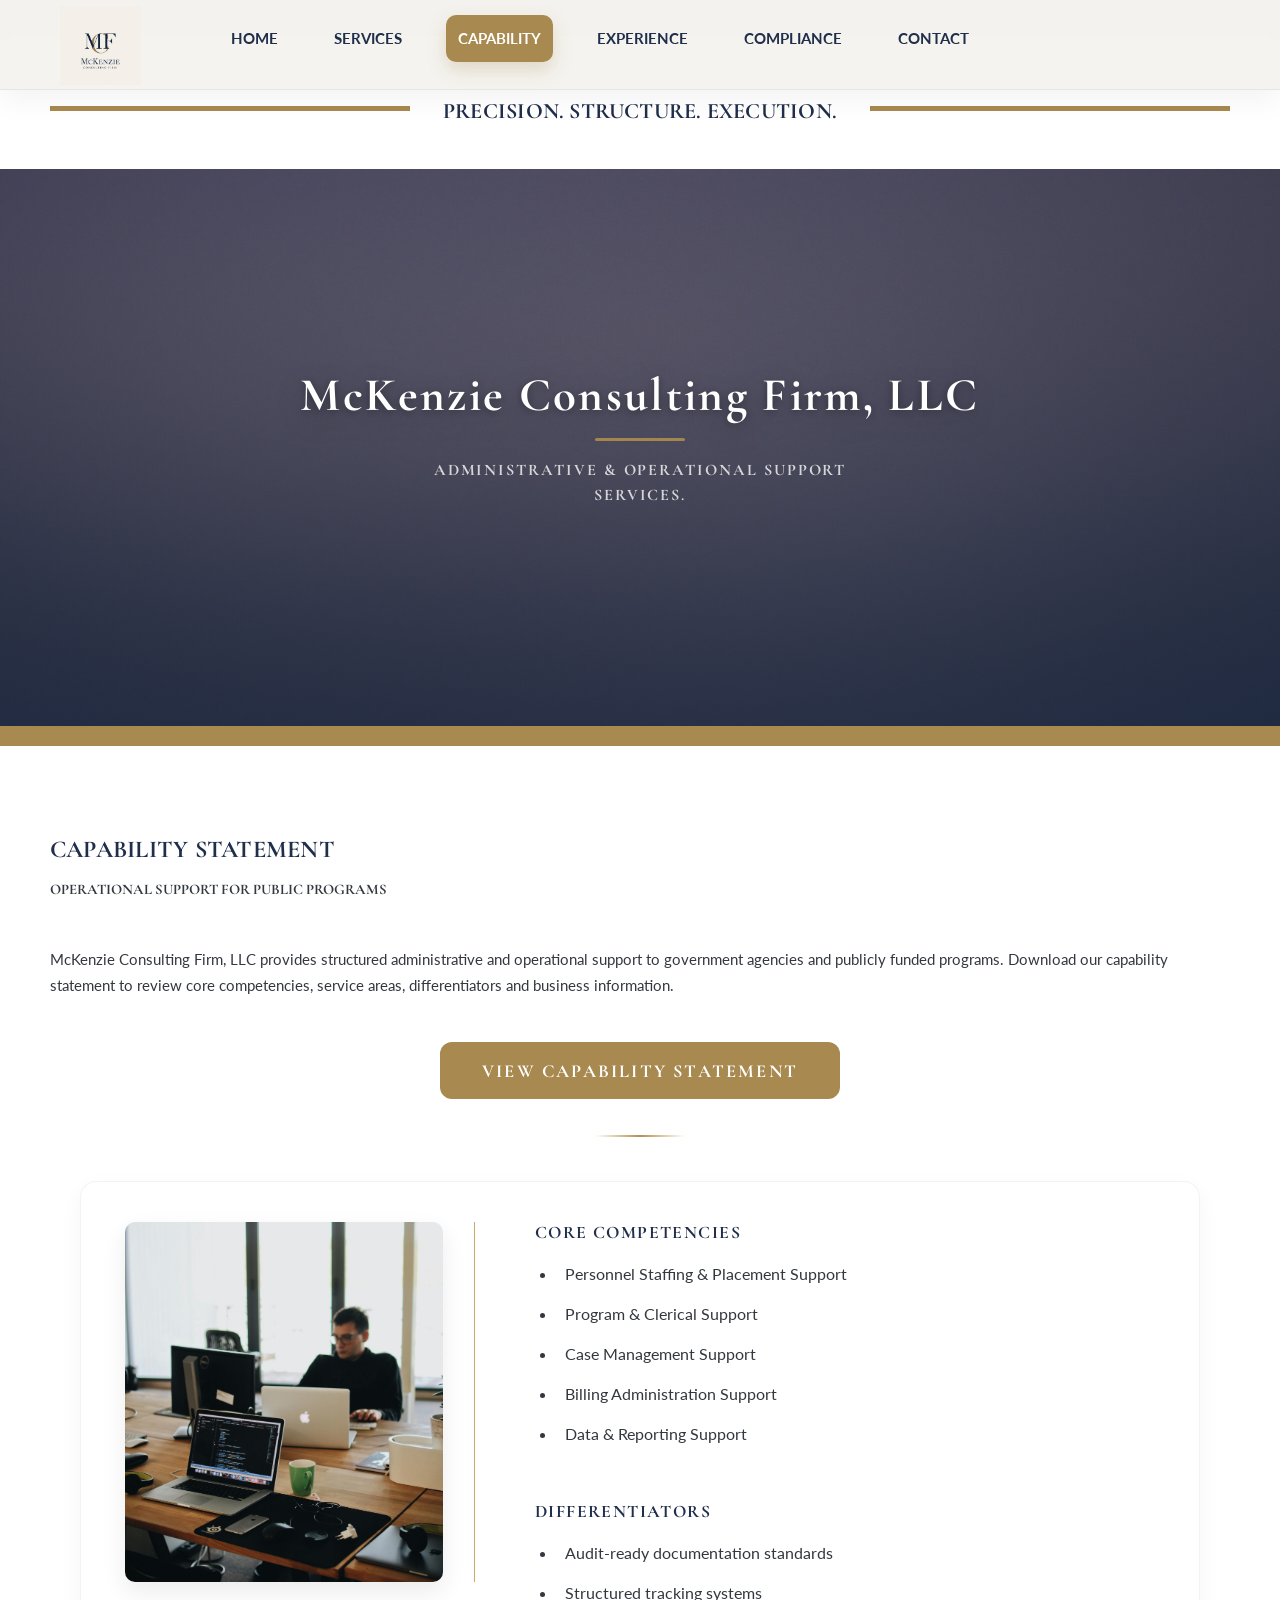
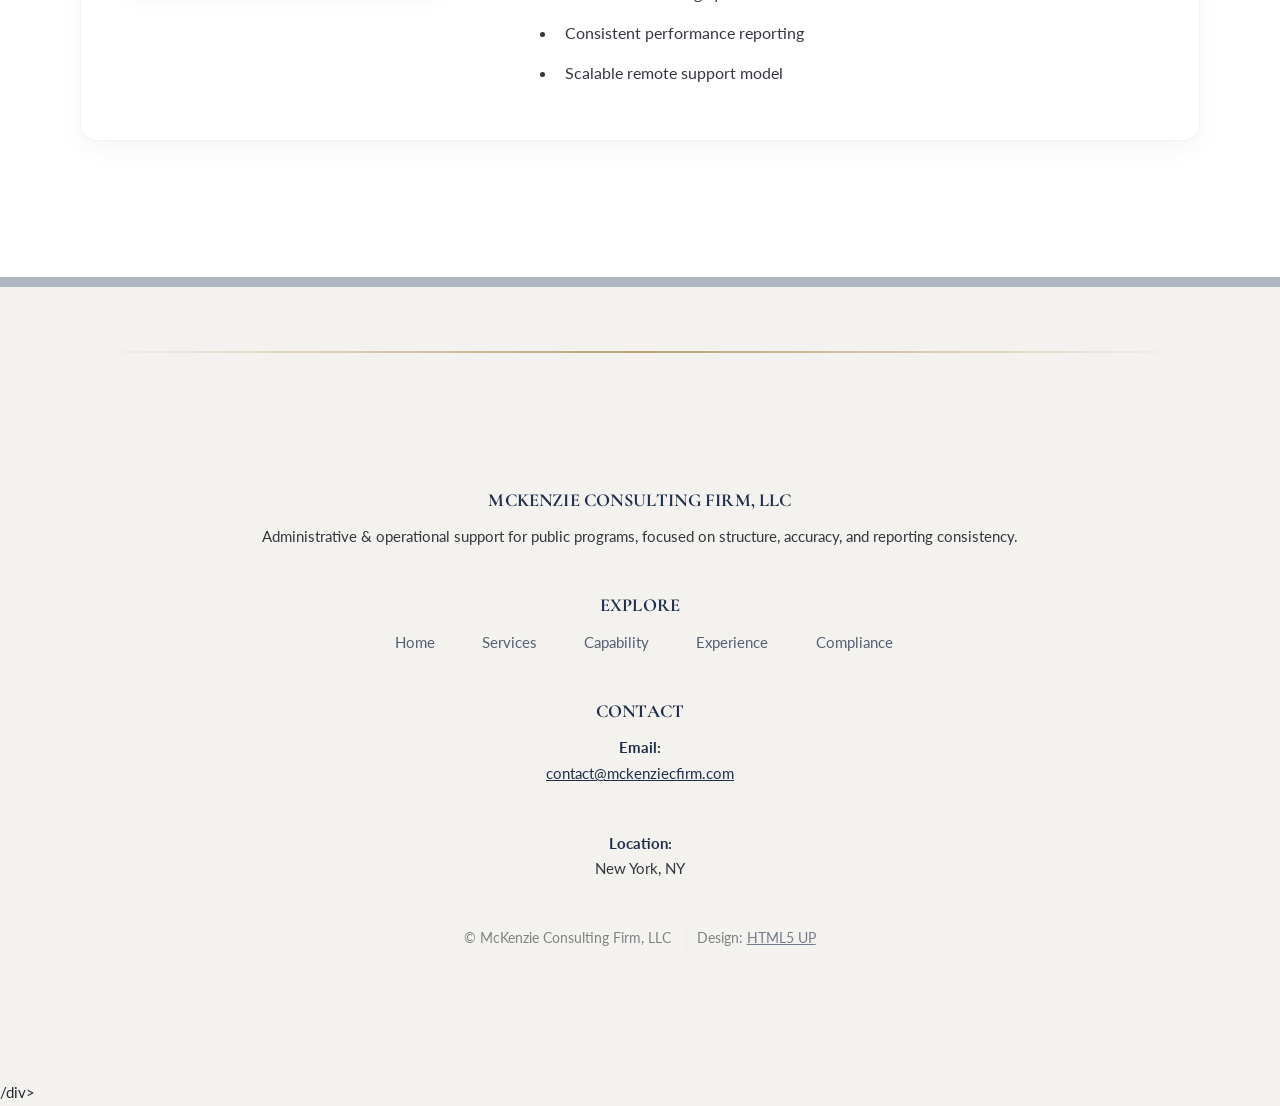
==== commit c1f4df1c: "Update capability.html with new content and structure" ====
--- a/capability.html
+++ b/capability.html
@@ -6,7 +6,7 @@
 -->
 <html>
 	<head>
-		<title>Capability Statement —MCF</title>
+		<title>Capability —MCF</title>
 		<meta charset="utf-8" />
 		<meta name="viewport" content="width=device-width, initial-scale=1, user-scalable=no" />
 		<link rel="stylesheet" href="https://cdnjs.cloudflare.com/ajax/libs/font-awesome/6.5.0/css/all.min.css">
@@ -19,7 +19,7 @@
 				<header id="header">
 					<div class="logo container">
 						<div>
-							<h1><a href="index.html" id="logo"></a>PRECISION. STRUCTURE. EXECUTION.</a></h1>
+							<h1><a href="index.html" id="logo">PRECISION. STRUCTURE. EXECUTION.</a></h1>
 						</div>
 					</div>
 				</header>
@@ -68,7 +68,7 @@
 						</p>
 
 						<ul class="actions">
-							<li><a href="images\mcf_capability_statement.pdf" class="button" download>View Capability Statement</a></li>
+							<li><a href="assets/mcf_capability_statement.pdf" class="button" download>View Capability Statement</a></li>
 						</ul>
 					<div class="gold-divider"></div>
 					
@@ -85,6 +85,7 @@
 							<div class="capability-block">
 								<h3>Core Competencies</h3>
 								<ul>
+									<li>Personnel Staffing & Placement Support</li>
 									<li>Program & Clerical Support</li>
 									<li>Case Management Support</li>
 									<li>Billing Administration Support</li>
@@ -105,6 +106,7 @@
 
 					</div>
 				</div>
+			</div>
 				</section>
 
 				<div class="footer-divider"></div>
@@ -161,3 +163,16 @@
 
 					</div>
 				</footer>
+			/div>
+		<!-- Scripts -->
+			<script src="assets/js/jquery.min.js"></script>
+			<script src="assets/js/jquery.dropotron.min.js"></script>
+			<script src="assets/js/jquery.scrolly.min.js"></script>
+			<script src="assets/js/browser.min.js"></script>
+			<script src="assets/js/breakpoints.min.js"></script>
+			<script src="assets/js/util.js"></script>
+			<script src="assets/js/main.js"></script>
+
+	</body>
+</html>
+
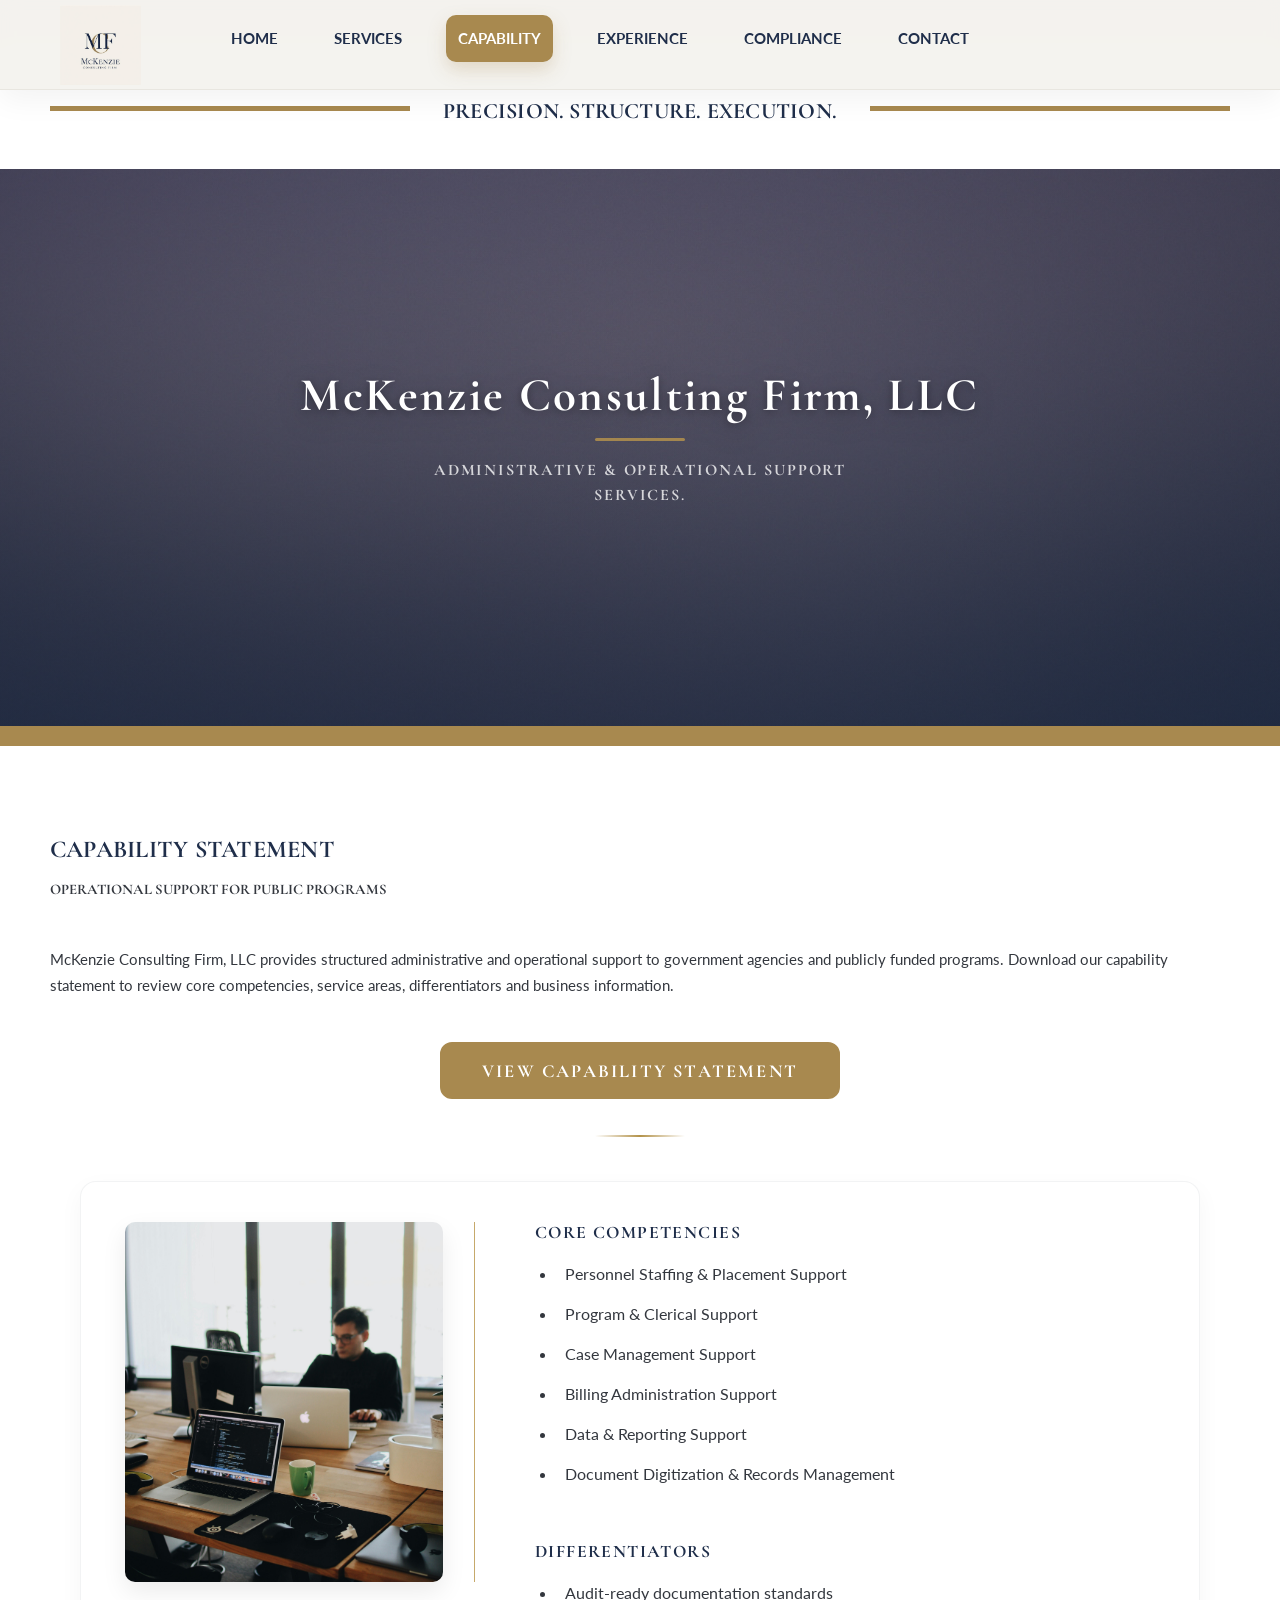
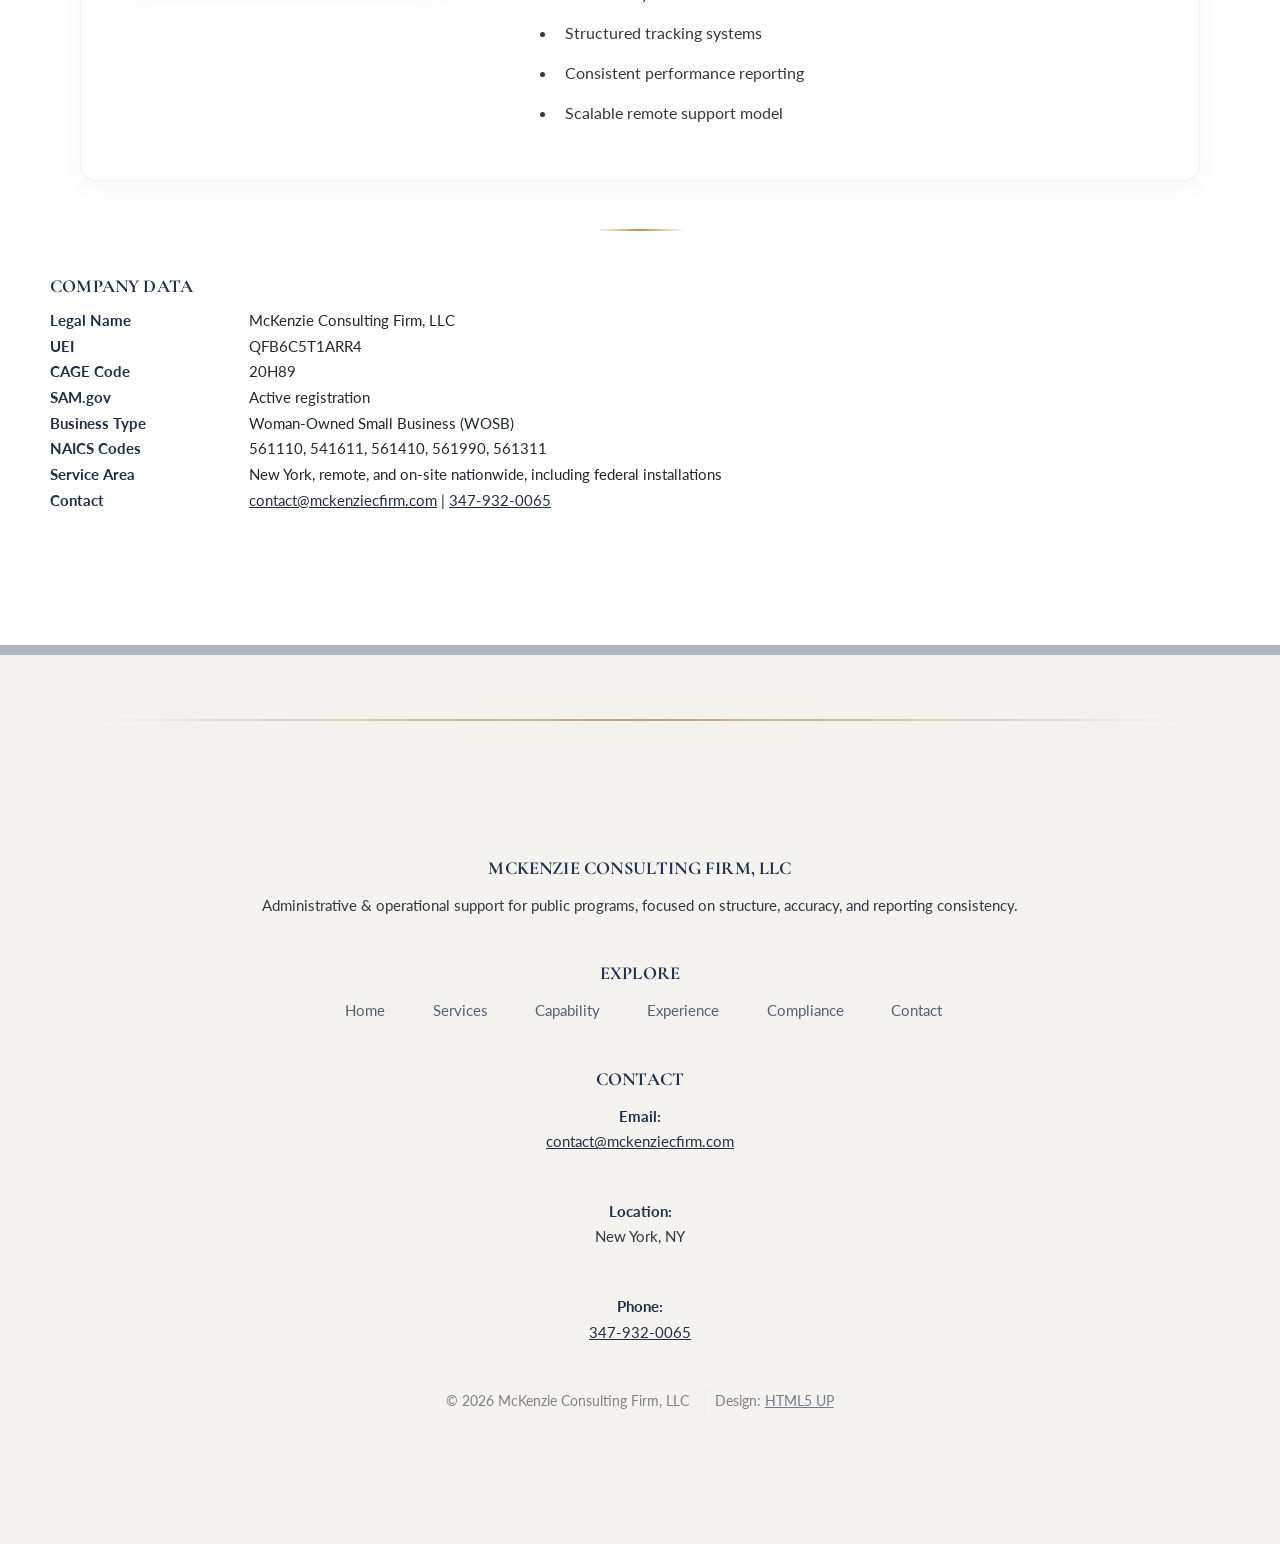
==== commit 4b90f48c: "Website audit fixes: credentials, links, SEO, mobile - Add UEI, CAGE, SAM, WOSB and NAICS company da" ====
--- a/capability.html
+++ b/capability.html
@@ -6,9 +6,10 @@
 -->
 <html>
 	<head>
-		<title>Capability —MCF</title>
+		<title>Capability Statement | McKenzie Consulting Firm</title>
 		<meta charset="utf-8" />
-		<meta name="viewport" content="width=device-width, initial-scale=1, user-scalable=no" />
+		<meta name="viewport" content="width=device-width, initial-scale=1" />
+		<meta name="description" content="Capability statement for McKenzie Consulting Firm, LLC: core competencies, differentiators, NAICS codes, UEI, and CAGE code." />
 		<link rel="stylesheet" href="https://cdnjs.cloudflare.com/ajax/libs/font-awesome/6.5.0/css/all.min.css">
 		<link rel="stylesheet" href="assets/css/main.css" />
 	</head>
@@ -28,7 +29,7 @@
 				<nav id="nav">
 					<div class="nav-inner">
 						<a href="index.html" class="nav-logo">
-							<img src="images/MCF logo.png" alt="MCF logo">
+							<img src="images/MCF-logo.png" alt="McKenzie Consulting Firm logo">
 						</a>
 
 						<ul class="nav-links">
@@ -68,7 +69,7 @@
 						</p>
 
 						<ul class="actions">
-							<li><a href="assets/mcf_capability_statement.pdf" class="button" download>View Capability Statement</a></li>
+							<li><a href="assets/mcf_capability_statement.pdf" class="button" target="_blank">View Capability Statement</a></li>
 						</ul>
 					<div class="gold-divider"></div>
 					
@@ -77,7 +78,7 @@
 
 						<!-- LEFT SIDE -->
 						<div class="capability-visual">
-							<img src="images/stk.jpg" alt="Administrative operations">
+							<img src="images/stk.jpg" alt="Administrative operations workspace">
 						</div>
 
 						<!-- RIGHT SIDE -->
@@ -90,6 +91,7 @@
 									<li>Case Management Support</li>
 									<li>Billing Administration Support</li>
 									<li>Data & Reporting Support</li>
+									<li>Document Digitization & Records Management</li>
 								</ul>
 							</div>
 
@@ -106,6 +108,22 @@
 
 					</div>
 				</div>
+				<div class="gold-divider"></div>
+				<h3>Company Data</h3>
+					<div class="table-wrapper">
+						<table>
+							<tbody>
+								<tr><td><strong>Legal Name</strong></td><td>McKenzie Consulting Firm, LLC</td></tr>
+								<tr><td><strong>UEI</strong></td><td>QFB6C5T1ARR4</td></tr>
+								<tr><td><strong>CAGE Code</strong></td><td>20H89</td></tr>
+								<tr><td><strong>SAM.gov</strong></td><td>Active registration</td></tr>
+								<tr><td><strong>Business Type</strong></td><td>Woman-Owned Small Business (WOSB)</td></tr>
+								<tr><td><strong>NAICS Codes</strong></td><td>561110, 541611, 561410, 561990, 561311</td></tr>
+								<tr><td><strong>Service Area</strong></td><td>New York, remote, and on-site nationwide, including federal installations</td></tr>
+								<tr><td><strong>Contact</strong></td><td><a href="mailto:contact@mckenziecfirm.com">contact@mckenziecfirm.com</a> | <a href="tel:+13479320065">347-932-0065</a></td></tr>
+							</tbody>
+						</table>
+					</div>
 			</div>
 				</section>
 
@@ -134,6 +152,7 @@
 									<li><a href="capability.html">Capability</a></li>
 									<li><a href="experience.html">Experience</a></li>
 									<li><a href="compliance.html">Compliance</a></li>
+								<li><a href="index.html#contact">Contact</a></li>
 								</ul>
 							</div>
 
@@ -150,20 +169,24 @@
 									<strong>Location:</strong><br>
 									New York, NY
 								</p>
+							<p>
+								<strong>Phone:</strong><br>
+								<a href="tel:+13479320065">347-932-0065</a>
+							</p>
 							</div>
 
 						</div>
 
 						<div class="footer-bottom">
 							<ul class="menu">
-								<li>&copy; McKenzie Consulting Firm, LLC</li>
+								<li>&copy; 2026 McKenzie Consulting Firm, LLC</li>
 								<li>Design: <a href="https://html5up.net">HTML5 UP</a></li>
 							</ul>
 						</div>
 
 					</div>
 				</footer>
-			/div>
+			</div>
 		<!-- Scripts -->
 			<script src="assets/js/jquery.min.js"></script>
 			<script src="assets/js/jquery.dropotron.min.js"></script>
--- a/assets/css/main.css
+++ b/assets/css/main.css
@@ -4666,3 +4666,33 @@
     letter-spacing: 0.08em;
   }
 }
+
+/* Mobile fixes: keep footer links and portfolio images inside the screen */
+@media screen and (max-width: 736px) {
+  .footer-links {
+    display: flex;
+    flex-wrap: wrap;
+    justify-content: center;
+    gap: 0.25rem 1.25rem;
+  }
+
+  .footer-links li {
+    margin: 0;
+    padding: 0;
+  }
+
+  #portfolio-intro .project-media img,
+  .project-media img {
+    max-width: 100%;
+    height: auto;
+  }
+
+  .project-two-col {
+    grid-template-columns: 1fr;
+    gap: 2rem;
+  }
+
+  .project-two-col::after {
+    display: none;
+  }
+}
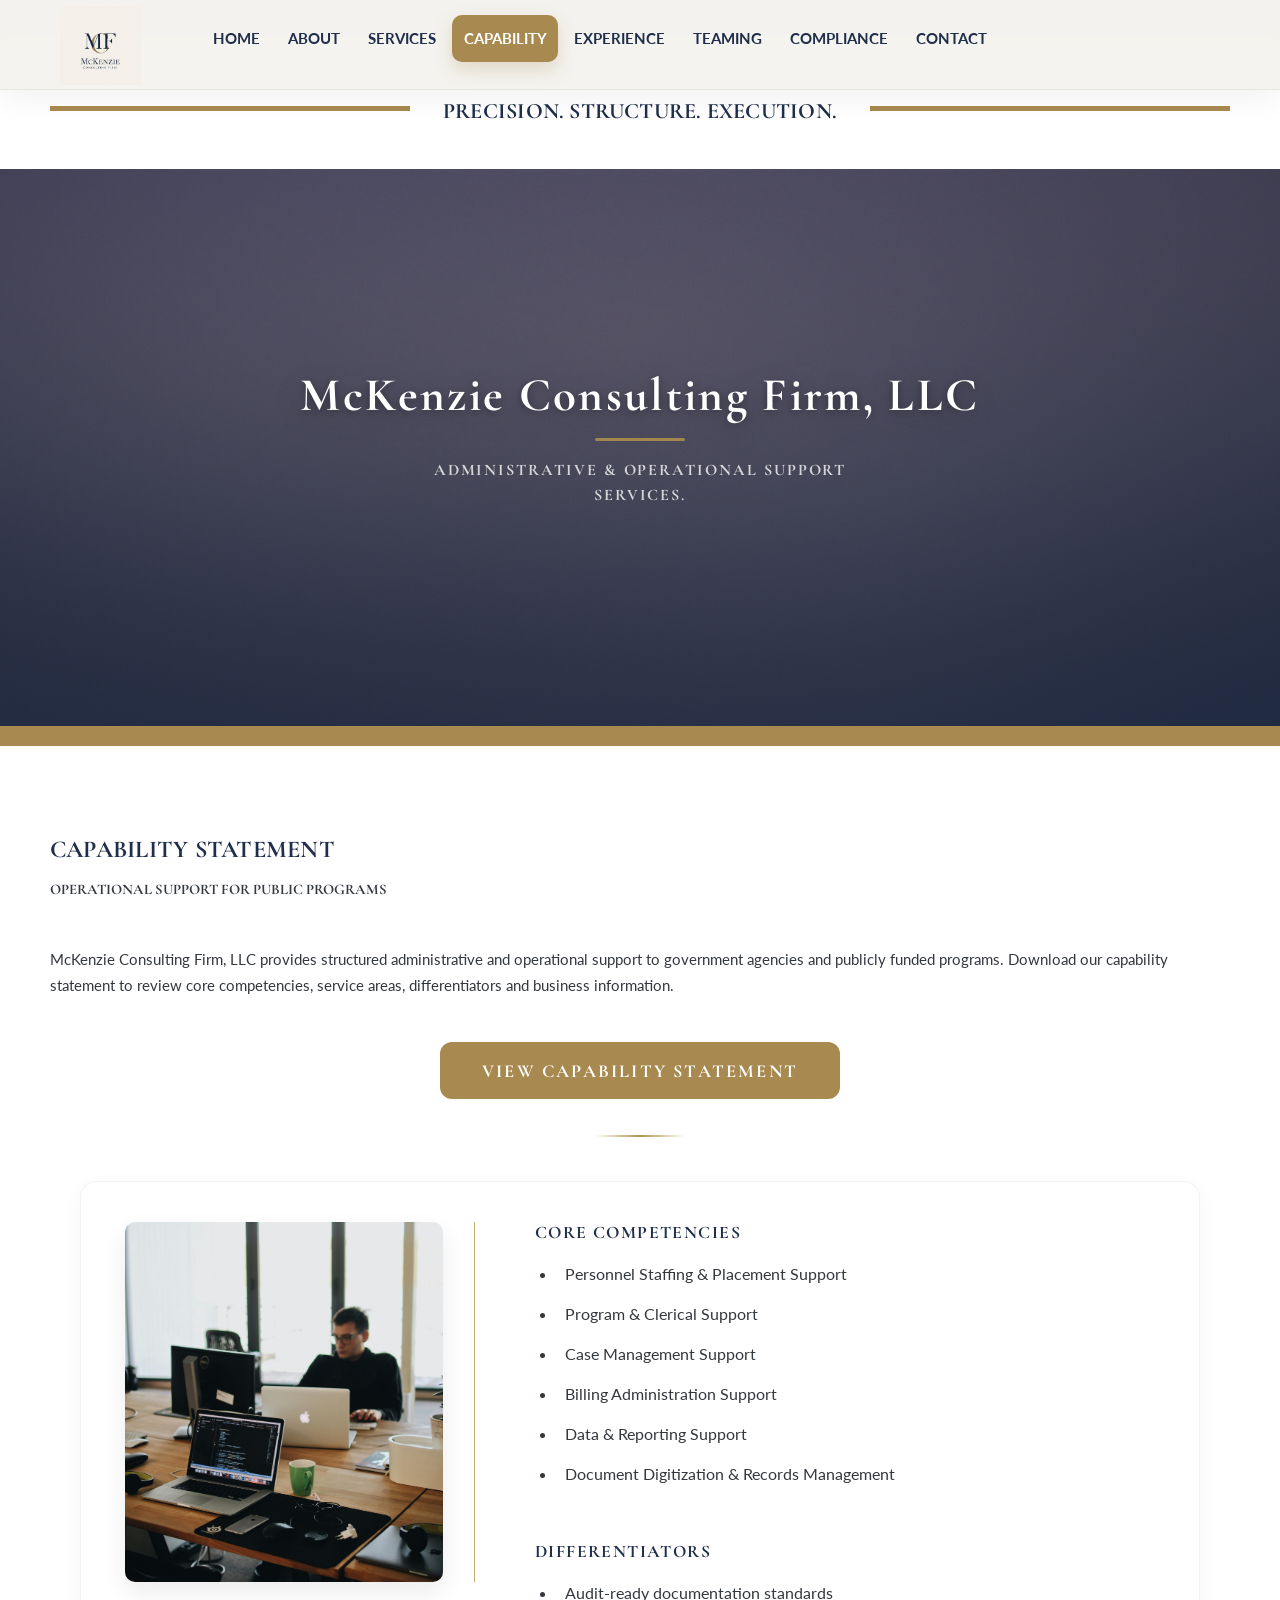
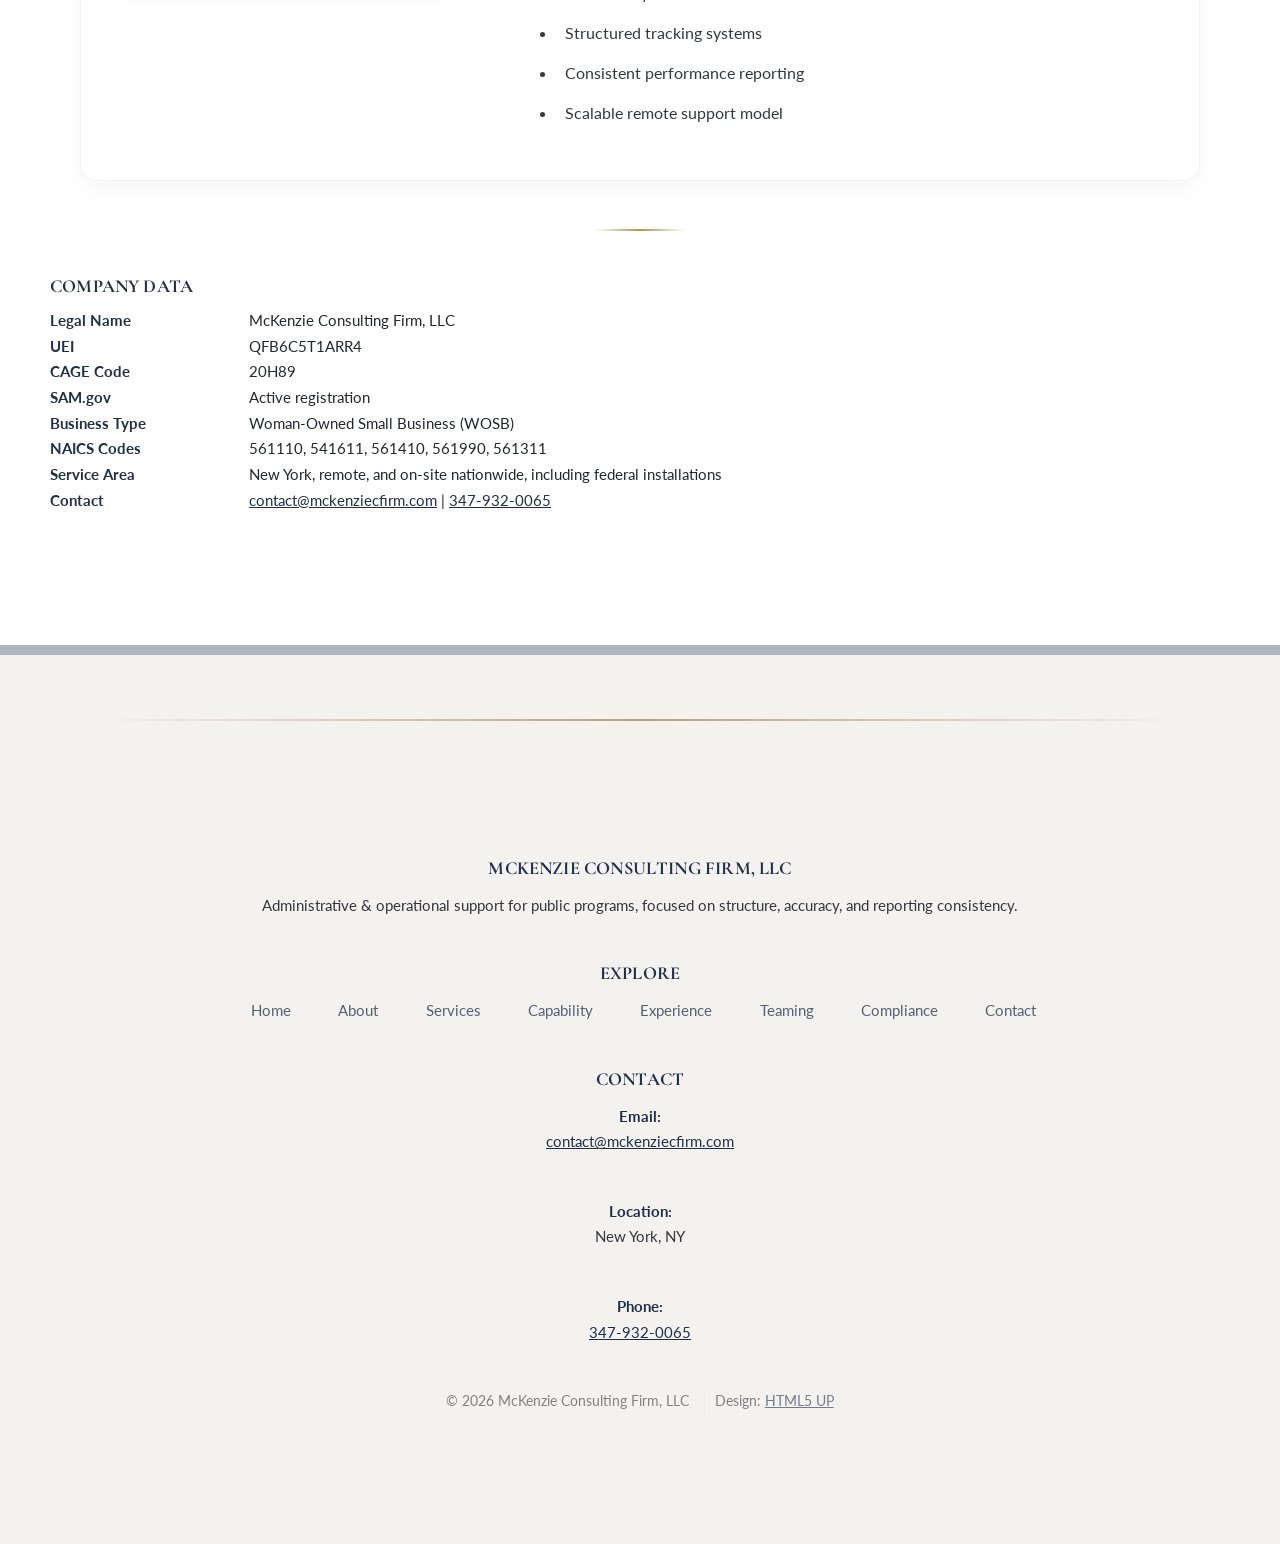
==== commit 96c31027: "Add About and Teaming pages - about.html: firm overview, founder bio and credentials, guiding   prin" ====
--- a/capability.html
+++ b/capability.html
@@ -34,9 +34,11 @@
 
 						<ul class="nav-links">
 							<li><a href="index.html">Home</a></li>
+							<li><a href="about.html">About</a></li>
 							<li><a href="services.html">Services</a></li>
 							<li class="current"><a href="capability.html">Capability</a></li>
 							<li><a href="experience.html">Experience</a></li>
+							<li><a href="teaming.html">Teaming</a></li>
 							<li><a href="compliance.html">Compliance</a></li>
 							<li><a href="index.html#contact">Contact</a></li>
 						</ul>
@@ -148,9 +150,11 @@
 								<h4>Explore</h4>
 								<ul class="footer-links">
 									<li><a href="index.html">Home</a></li>
+									<li><a href="about.html">About</a></li>
 									<li><a href="services.html">Services</a></li>
 									<li><a href="capability.html">Capability</a></li>
 									<li><a href="experience.html">Experience</a></li>
+									<li><a href="teaming.html">Teaming</a></li>
 									<li><a href="compliance.html">Compliance</a></li>
 								<li><a href="index.html#contact">Contact</a></li>
 								</ul>
--- a/assets/css/main.css
+++ b/assets/css/main.css
@@ -4696,3 +4696,40 @@
     display: none;
   }
 }
+
+/* About page: founder monogram (replace with a headshot when available) */
+.founder-photo {
+  display: flex;
+  align-items: center;
+  justify-content: center;
+  min-height: 320px;
+  background: #f4f0e9;
+}
+
+.founder-photo::after {
+  display: none;
+}
+
+.founder-monogram {
+  width: 180px;
+  height: 180px;
+  border-radius: 50%;
+  border: 2px solid #977f58;
+  display: flex;
+  align-items: center;
+  justify-content: center;
+  font-family: "Cormorant Garamond", serif;
+  font-size: 4rem;
+  font-weight: 600;
+  color: #152340;
+  letter-spacing: 0.05em;
+}
+
+/* Eight-item menu: tighter spacing so links clear the logo */
+#nav .nav-inner .nav-links {
+  gap: 0.35rem;
+}
+
+#nav .nav-inner .nav-links a {
+  padding: 0 0.7rem;
+}
